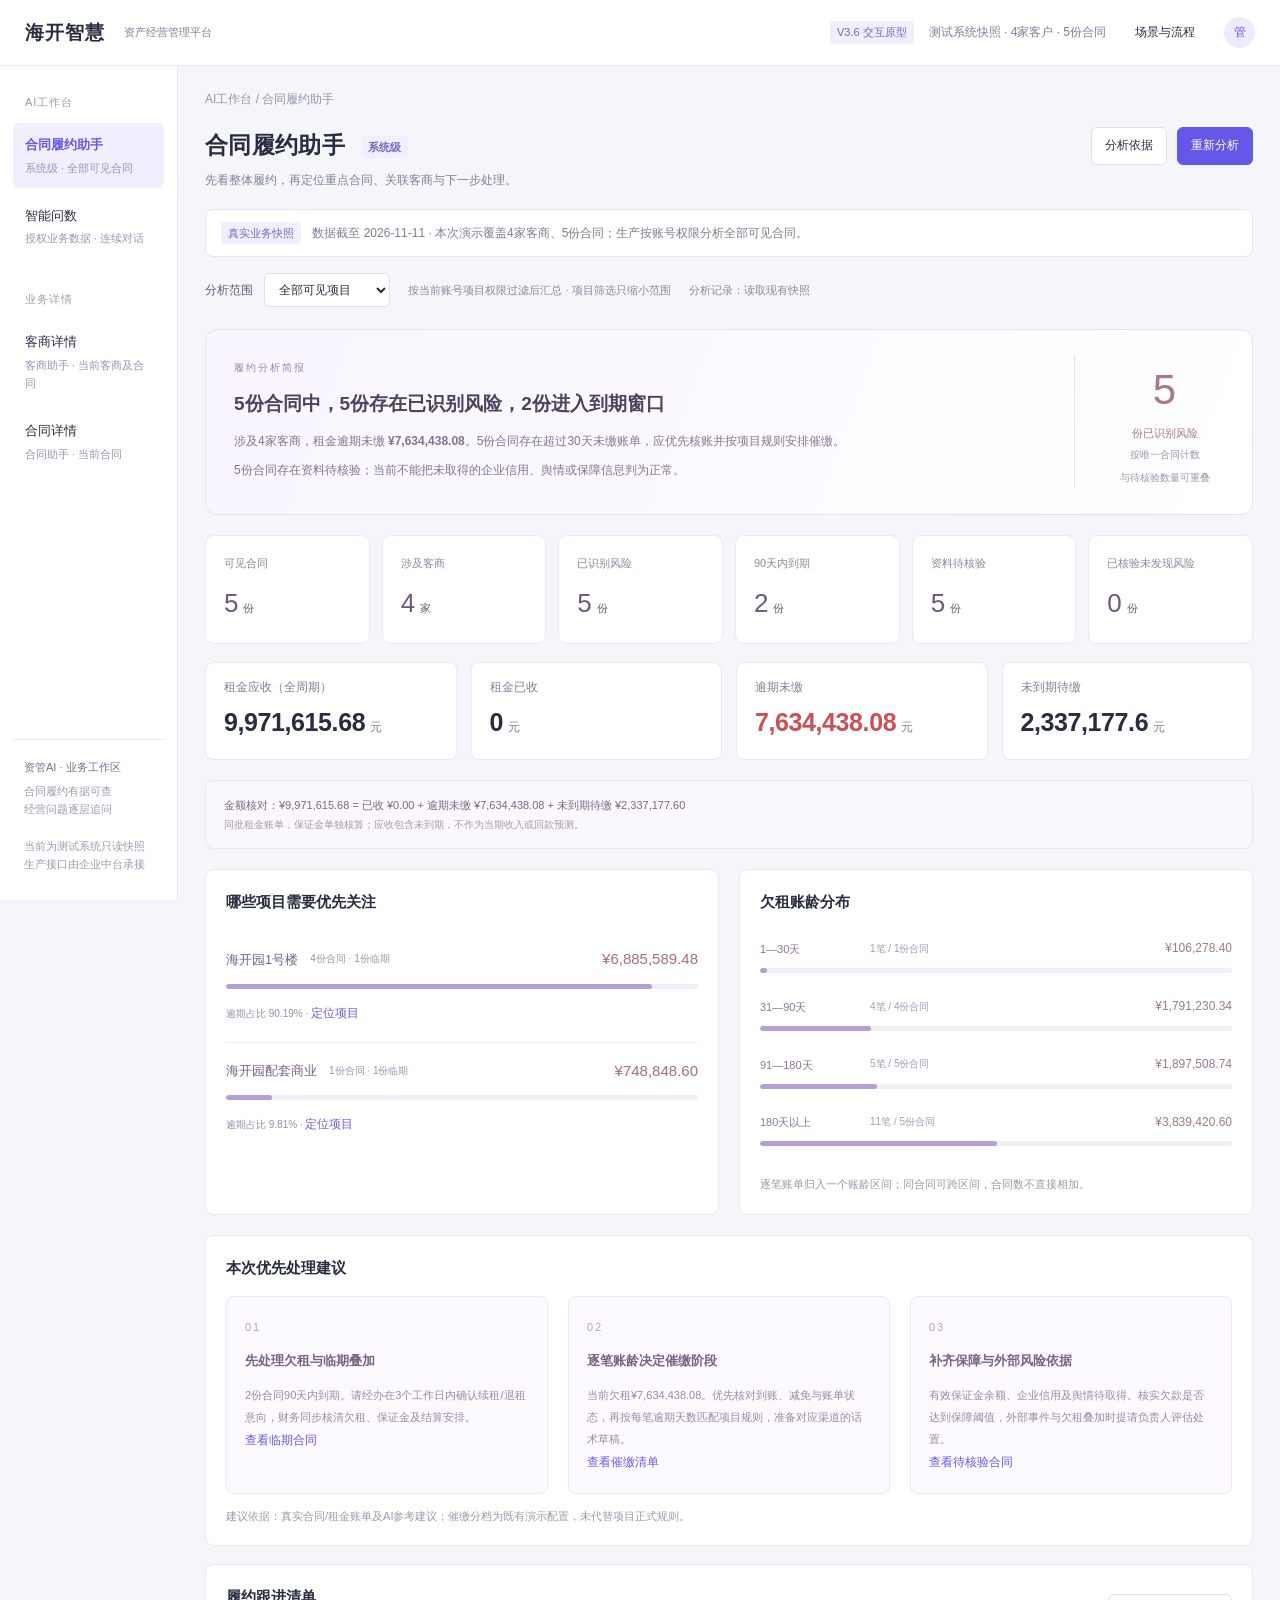
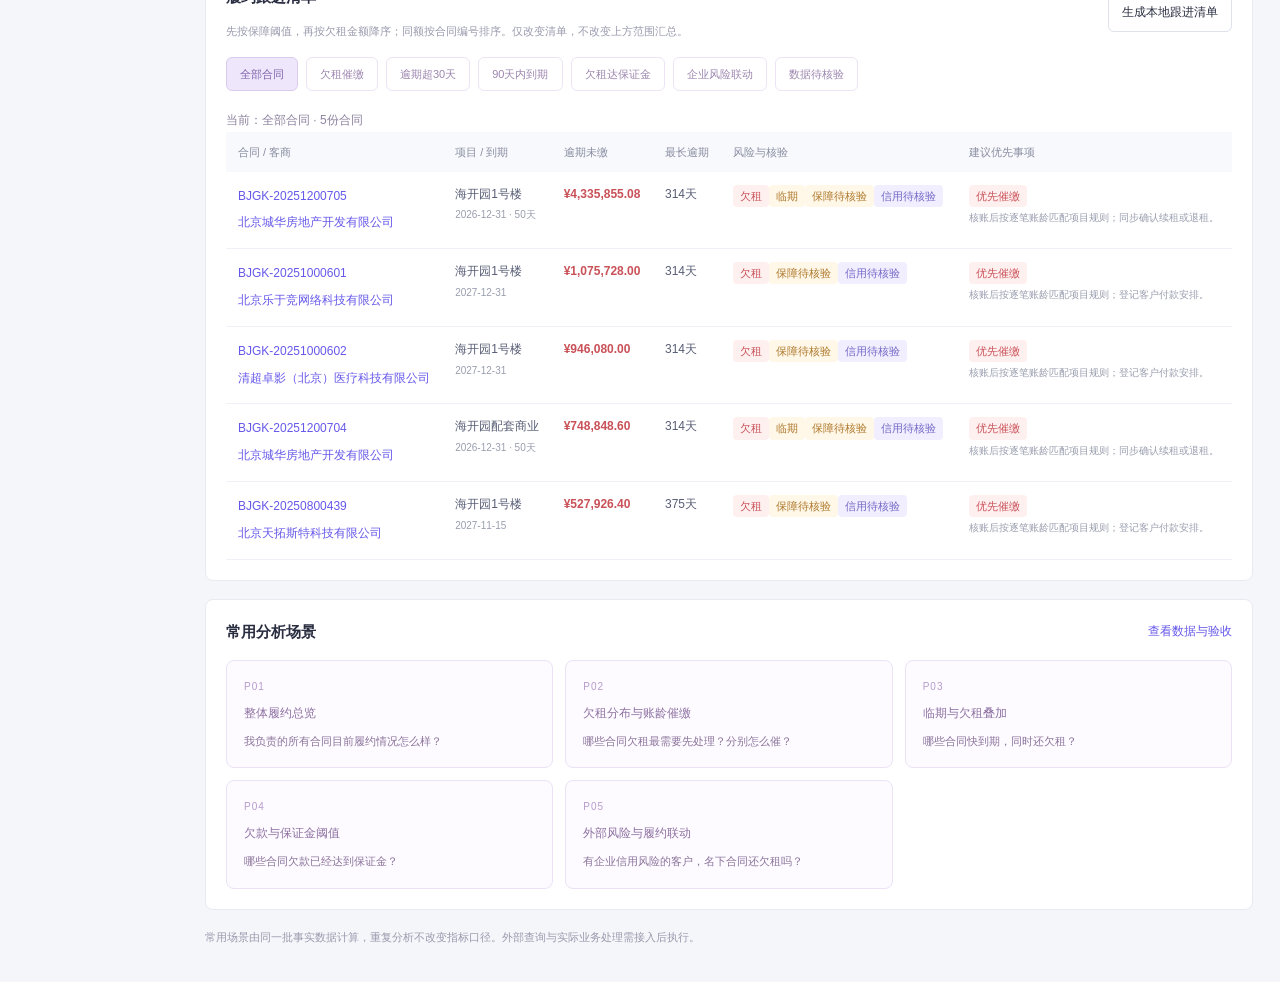
==== index.html @ a05de34b "feat: add system contract performance and customer assistant workspaces" ====
<!doctype html>
<html lang="zh-CN"><head><meta charset="utf-8"><meta name="viewport" content="width=device-width, initial-scale=1"><meta name="description" content="海开资管合同助手与智能问数业务原型：系统履约、客商助手、单合同核查、智能问数与场景实施说明。"><title>海开资管 · 双智能体业务原型 V3.6</title><link rel="stylesheet" href="core-style.css?v=3.6.0"></head><body><div id="app"></div><div id="overlay"></div><div id="toast" role="status"></div><script src="core-model.js?v=3.6.0"></script><script src="core-analysis-model.js?v=3.6.0"></script><script src="core-workspaces.js?v=3.6.0"></script><script src="core-app.js?v=3.6.0"></script></body></html>
---- core-style.css ----
:root{--brand:#6558e9;--ink:#292d40;--muted:#7c8195;--line:#e8eaf1;--bg:#f5f6fa;--red:#c95158;--amber:#ad782a;--green:#25856d}*{box-sizing:border-box}body{margin:0;color:var(--ink);background:var(--bg);font:14px/1.65 -apple-system,BlinkMacSystemFont,"Segoe UI","PingFang SC","Microsoft YaHei",sans-serif}button,input,select,textarea{font:inherit}button,a,input,select,textarea{-webkit-tap-highlight-color:transparent}button{cursor:pointer;border:1px solid #dfe1eb;border-radius:6px;padding:8px 13px;background:white;color:var(--ink);transition:background .15s,border-color .15s}button:hover{border-color:#b9b2f6;background:#f7f6ff}button:disabled{opacity:.5;cursor:not-allowed}button:focus-visible,a:focus-visible,input:focus-visible,textarea:focus-visible,select:focus-visible{outline:3px solid #c6bffe;outline-offset:3px}a{color:var(--brand);text-decoration:none}.primary{color:white;background:var(--brand);border-color:var(--brand)}.primary:hover{background:#574acb;color:#fff}.link{border:0;background:none;color:var(--brand);padding:2px 0;text-align:left}.quiet{background:transparent;border-color:transparent}.small{font-size:12px}.muted{color:var(--muted)}h1,h2,h3,h4,p{margin:0}h1{font-size:23px;font-weight:650;letter-spacing:.3px}h2{font-size:18px;font-weight:650}h3{font-size:15px;font-weight:600}h4{font-size:14px}.topbar{height:66px;background:white;border-bottom:1px solid var(--line);display:flex;align-items:center;justify-content:space-between;padding:0 25px;gap:15px;position:sticky;top:0;z-index:10}.brand{display:flex;gap:11px;align-items:center;font-size:19px;font-weight:700;letter-spacing:1px}.brand small{font-size:11px;font-weight:400;color:var(--muted);letter-spacing:0;margin-left:8px}.top-actions{display:flex;gap:15px;align-items:center}.avatar{width:31px;height:31px;border-radius:50%;background:#eeebff;display:grid;place-items:center;font-size:12px;color:var(--brand)}.tag{font-size:11px;display:inline-block;background:#f1efff;color:#7466c6;border-radius:4px;padding:2px 7px;white-space:nowrap}.tag.red{background:#fff0f0;color:var(--red)}.tag.amber{background:#fff7e8;color:var(--amber)}.tag.green{background:#eaf7f1;color:var(--green)}.frame{display:grid;grid-template-columns:178px minmax(0,1fr);min-height:calc(100vh - 66px)}.sidebar{background:white;border-right:1px solid var(--line);padding:27px 13px;display:flex;flex-direction:column;position:sticky;top:66px;align-self:start;height:calc(100vh - 66px)}.nav-label{font-size:11px;color:#9a9daf;letter-spacing:1px;margin:0 12px 9px}.nav-label.spaced{margin-top:29px}.navbtn{width:100%;text-align:left;border:0;background:none;padding:11px 12px;margin:3px 0;font-size:13px}.navbtn.selected{color:var(--brand);background:#f1efff;font-weight:600}.nav-sub{display:block;font-size:11px;font-weight:400;color:#9995b3;margin-top:3px}.side-bottom{margin-top:auto;padding:18px 11px 0;border-top:1px solid var(--line);font-size:11px;color:#999daf}.side-bottom b{display:block;color:#6f738b;font-weight:500;margin-bottom:6px}.main{padding:24px 27px 36px;min-width:0;max-width:1700px;width:100%;margin:auto}.breadcrumb{font-size:12px;color:#9296a9;margin-bottom:17px}.title-row{display:flex;justify-content:space-between;align-items:flex-start;gap:18px;margin-bottom:18px}.title-row h1 .tag{vertical-align:middle;margin-left:9px}.title-row p{font-size:12px;color:var(--muted);margin-top:6px}.row{display:flex;gap:10px;align-items:center;flex-wrap:wrap}.between{justify-content:space-between}.select-control{border:1px solid #dfe1eb;background:#fff;padding:8px 10px;border-radius:6px;max-width:100%;color:var(--ink)}.contract-meta{display:flex;gap:26px;flex-wrap:wrap;font-size:12px;padding:15px 18px;background:white;border:1px solid var(--line);border-radius:7px}.contract-meta span{color:var(--muted);margin-right:7px}.tabs{display:flex;gap:27px;border-bottom:1px solid #dedfe9;margin:16px 0 21px;overflow:auto;white-space:nowrap}.tabs button{border:0;background:none;border-bottom:2px solid transparent;border-radius:0;padding:12px 0;color:#7e8295;font-size:13px}.tabs button.selected{color:var(--brand);font-weight:600;border-bottom-color:var(--brand)}.assistant-header{display:flex;justify-content:space-between;align-items:center;gap:16px;margin-bottom:17px}.assistant-header h2{display:inline}.assistant-header p{font-size:12px;color:var(--muted);margin-top:4px}.pulse{display:inline-block;width:6px;height:6px;background:var(--green);border-radius:50%;margin-right:6px}.kpis{display:grid;grid-template-columns:repeat(4,minmax(0,1fr));gap:14px;margin:16px 0 20px}.kpi{background:white;border:1px solid var(--line);border-radius:8px;padding:15px 18px;min-width:0}.kpi-label{font-size:12px;color:var(--muted);display:flex;align-items:center;justify-content:space-between}.kpi-value{font-size:25px;font-weight:650;letter-spacing:-.4px;margin:7px 0 4px;line-height:1.4;word-break:break-word;font-variant-numeric:tabular-nums}.kpi-value small{font-size:12px;margin-left:5px;font-weight:400;color:var(--muted)}.kpi-note{font-size:11px;color:#9498aa}.red-text{color:var(--red)}.amber-text{color:var(--amber)}.card{background:#fff;border:1px solid var(--line);border-radius:8px;padding:20px;margin-bottom:18px;min-width:0}.card-head{display:flex;justify-content:space-between;align-items:center;gap:12px;margin-bottom:16px}.card-head small{font-size:11px;color:var(--muted)}.overview-grid{display:grid;grid-template-columns:minmax(0,1.02fr) minmax(0,1.2fr);gap:18px;align-items:stretch}.overview-grid>.card{margin-bottom:18px}.radar-layout{display:grid;grid-template-columns:minmax(210px,1.1fr) minmax(125px,.9fr);align-items:center;gap:9px}.radar{width:100%;height:auto;display:block;max-width:330px;margin:auto}.radar text{font-family:inherit;fill:#7d8094;font-size:11px}.axis-list{display:flex;flex-direction:column;gap:10px}.axis-button{border:0;background:none;padding:5px 0;font-size:11px;display:flex;justify-content:space-between;gap:10px;text-align:left;color:var(--muted)}.axis-button b{color:var(--brand);font-variant-numeric:tabular-nums;font-size:12px}.caption{font-size:11px;color:#999aad;margin-top:13px}.summary-lead{font-size:15px;line-height:1.9;margin-bottom:15px}.summary-lead strong{color:var(--red);font-weight:600}.recommendations{display:grid;gap:10px}.recommendation{display:grid;grid-template-columns:25px 1fr auto;gap:8px;align-items:start;border-top:1px solid #f0f0f5;padding-top:13px;font-size:12px}.step-num{font-size:11px;color:#8c82cf;background:#f2effd;width:22px;height:22px;display:grid;place-items:center;border-radius:50%}.recommendation small{display:block;color:var(--muted);font-size:11px;margin-top:4px}.note{border:1px solid #eee2c6;background:#fffaf0;color:#957638;border-radius:6px;padding:12px 14px;font-size:12px;margin:12px 0}.scenarios-grid{display:grid;grid-template-columns:repeat(3,minmax(0,1fr));gap:12px}.scenario-quick{display:block;text-align:left;padding:15px;border:1px solid var(--line);border-radius:6px;background:#fff}.scenario-quick b{font-size:13px;font-weight:550;display:block;margin-bottom:5px}.scenario-quick p{font-size:11px;color:var(--muted);line-height:1.8}.scenario-quick>span{font-size:11px;color:var(--brand);display:inline-block;margin-top:8px}.table-wrap{overflow:auto;width:100%}table{border-collapse:collapse;width:100%;text-align:left;font-size:12px;min-width:540px}th{background:#f8f9fc;color:#888da0;font-weight:500;padding:11px 12px;font-size:11px}td{padding:13px 12px;border-bottom:1px solid #f0f1f6;color:#575d75;vertical-align:top}td small{display:block;color:#999eae;margin-top:3px;font-size:10px}.fields{display:grid;grid-template-columns:repeat(3,minmax(0,1fr));gap:23px;margin:0}.fields dt{font-size:11px;color:var(--muted);margin-bottom:5px}.fields dd{font-size:13px;margin:0;overflow-wrap:anywhere}.timeline{border-left:1px solid #e1ddec;padding-left:21px;margin:12px 0 0 7px;display:grid;gap:19px}.timeline p{font-size:12px}.timeline small{font-size:11px;color:var(--muted)}.empty{padding:40px 18px;text-align:center;color:var(--muted);font-size:12px}.scope-strip{display:flex;align-items:center;gap:12px;font-size:12px;margin-bottom:18px;color:var(--muted)}.query-layout{display:grid;grid-template-columns:minmax(0,1fr) 270px;gap:19px;align-items:start}.conversation{border:1px solid var(--line);background:white;border-radius:9px;overflow:hidden;min-width:0}.conversation-top{padding:15px 20px;border-bottom:1px solid var(--line);display:flex;align-items:center;justify-content:space-between;gap:10px}.conversation-top h3{font-size:13px}.chat-log{height:calc(100vh - 382px);min-height:380px;max-height:900px;overflow:auto;scroll-behavior:smooth;padding:26px 24px}.welcome{padding:28px 4px 20px;max-width:750px;margin:auto}.welcome .eyebrow{font-size:11px;letter-spacing:2px;color:#9c92d5;margin-bottom:12px}.welcome h2{font-size:26px;line-height:1.5;font-weight:600}.welcome>p{font-size:13px;color:#9195a7;margin:12px 0 24px;line-height:1.9}.domain-pills{display:flex;gap:8px;flex-wrap:wrap;margin-bottom:24px}.domain-pills span{border:1px solid #ebe9f5;border-radius:4px;font-size:11px;padding:4px 9px;color:#948bac}.suggestions{display:grid;grid-template-columns:1fr 1fr;gap:11px}.suggestions button{text-align:left;line-height:1.8;font-size:12px;padding:14px;border-color:#eae9f2;background:#fbfbfe}.suggestions small{display:block;color:#b1adbf;font-size:10px;margin-top:7px}.composer{padding:15px 20px 12px;border-top:1px solid var(--line);background:white}.input-frame{border:1px solid #dcd8f0;border-radius:8px;padding:10px 12px;background:#fdfdff}.input-frame:focus-within{border-color:#9d91e6;box-shadow:0 0 0 3px #f4f1ff}.input-frame textarea{width:100%;resize:vertical;min-height:46px;max-height:140px;border:0;background:none;outline:none;color:var(--ink);font-size:13px;display:block}.input-frame textarea:focus-visible{outline:none}.input-bottom{display:flex;justify-content:space-between;align-items:center;font-size:10px;color:#a3a1b3;margin-top:7px}.input-bottom button{padding:5px 14px;font-size:12px}.composer-note{font-size:10px;color:#aaa8b6;margin-top:8px}.history-panel{background:white;border:1px solid var(--line);border-radius:9px;padding:19px 15px;min-height:510px;position:sticky;top:90px}.history-panel h3{font-size:14px}.history-panel>p{font-size:11px;color:var(--muted);margin:7px 0 17px}.history-label{font-size:10px;color:#aaa8bb;margin:18px 8px 8px}.history-item{display:block;width:100%;text-align:left;padding:12px;border:1px solid transparent;background:none;border-radius:6px;margin:5px 0}.history-item.selected{background:#f3f0ff;border-color:#e7e0fb}.history-item b{font-weight:500;font-size:12px;display:block;overflow:hidden;text-overflow:ellipsis;white-space:nowrap}.history-item small{font-size:10px;color:#9993ad;display:block;margin-top:6px}.history-footer{border-top:1px solid var(--line);padding-top:15px;margin-top:23px;font-size:10px;color:#a4a0b4;line-height:1.9}.user-message{display:flex;justify-content:flex-end;margin:5px 0 22px}.user-message>div{padding:11px 16px;background:#f1efff;border-radius:9px 9px 2px 9px;max-width:86%;font-size:13px;white-space:pre-wrap;overflow-wrap:anywhere}.answer-message{margin-bottom:25px}.answer-meta{font-size:11px;color:#8b82b4;display:flex;gap:8px;align-items:center;margin-bottom:10px}.ai-badge{border:1px solid #ded8f5;color:#8c7dce;border-radius:4px;font-size:9px;padding:1px 4px}.answer-body{font-size:13px;line-height:1.95;white-space:pre-wrap}.answer-result{margin-top:17px;border:1px solid var(--line);border-radius:7px;padding:17px}.answer-result h3{font-size:14px;margin-bottom:12px}.answer-result .kpis{gap:8px;margin:12px 0}.answer-result .kpi{padding:11px 12px;background:#fafafe;border:0;border-radius:5px}.answer-result .kpi-value{font-size:19px}.answer-result .kpi-label{font-size:10px}.answer-result table{font-size:11px;min-width:480px}.answer-result th{font-size:10px}.answer-result td{padding:11px 8px}.answer-actions{display:flex;justify-content:space-between;align-items:center;margin-top:14px;gap:10px;flex-wrap:wrap}.answer-actions button{font-size:11px}.result-stamp{font-size:10px;color:#a5a1b5}.followups{display:flex;gap:7px;flex-wrap:wrap;margin-top:15px}.followups button{font-size:11px;padding:5px 10px;border-color:#e8e3f4;background:#fdfcfe;color:#83779e}.bar-chart{padding:13px 0 5px}.bar-title{font-size:11px;color:var(--muted);margin-bottom:10px}.bar-row{display:grid;grid-template-columns:75px 1fr 85px;gap:10px;align-items:center;margin:9px 0;font-size:11px;color:#8b849e}.bar-track{height:10px;background:#f4f1f9;border-radius:3px;overflow:hidden}.bar-fill{height:100%;background:#afa2e8;border-radius:3px}.bar-value{text-align:right;color:#797082;font-variant-numeric:tabular-nums}.stream-line{display:inline-block;width:2px;height:13px;background:var(--brand);vertical-align:middle;margin-left:3px;animation:blink .7s infinite}.progress-text{font-size:11px;color:#a29ab6;margin:10px 0}.contract-chatbox{display:grid;grid-template-columns:1fr auto;gap:12px}.contract-chatbox input{border:1px solid #ddd9ed;padding:11px 13px;border-radius:6px;min-width:0;background:#fdfdff;font-size:13px}.contract-answer{border-left:3px solid #d4cbed;background:#faf8fe;padding:16px 18px;margin:17px 0 0;font-size:13px;line-height:1.95}.contract-answer h4{margin-bottom:7px}.contract-answer p{white-space:pre-wrap}.contract-answer .row{margin-top:11px}.overlay:empty{display:none}.overlay-screen{position:fixed;inset:0;background:#25233c55;z-index:30;display:flex;justify-content:flex-end}.drawer{width:min(740px,94vw);height:100%;background:#fff;box-shadow:-12px 0 45px #29213d1f;display:flex;flex-direction:column;animation:slide .18s ease}.drawer-head{padding:22px 27px;border-bottom:1px solid var(--line);display:flex;justify-content:space-between;align-items:center;gap:15px}.drawer-head p{font-size:11px;color:var(--muted);margin-top:3px}.drawer-body{padding:24px 27px;overflow:auto;flex:1}.drawer-body h3{margin:22px 0 10px}.drawer-body h3:first-child{margin-top:0}.drawer-body p,.drawer-body li{font-size:13px;line-height:1.95}.drawer-body ul{padding-left:20px}.drawer-body .note{font-size:12px}.drawer-body textarea{width:100%;min-height:240px;border:1px solid #dcd8eb;border-radius:6px;padding:15px;font-size:13px;line-height:2;resize:vertical;color:#55536c}.drawer-foot{padding:16px 27px;border-top:1px solid var(--line);display:flex;justify-content:space-between;align-items:center;font-size:11px;color:var(--muted);gap:10px}.scene-card{border:1px solid var(--line);border-radius:7px;padding:18px;margin-bottom:15px}.scene-card h3{margin:0 0 9px}.scene-card dl{margin:0}.scene-card dt{font-size:10px;color:#aaa4b5;margin-top:10px}.scene-card dd{font-size:12px;margin:3px 0 0;color:#686177;line-height:1.9}.scene-tabs{position:sticky;top:0;background:white;padding-bottom:15px;display:flex;gap:9px;z-index:1}.scene-tabs button{font-size:12px}.source-list{font-size:12px;display:grid;gap:10px}.source-list>div{padding:12px;background:#f8f7fc;border:1px solid #efedf5;border-radius:6px;overflow-wrap:anywhere}.flow-list{display:grid;gap:9px;margin:18px 0}.flow-list>div{border-left:3px solid #c4b8ec;background:#f8f6fd;padding:13px 16px;font-size:12px;line-height:1.9}.flow-list small{display:block;font-size:11px;color:var(--muted)}#toast{position:fixed;bottom:28px;left:50%;transform:translateX(-50%);background:#343147;color:white;border-radius:7px;font-size:12px;padding:12px 20px;z-index:100;opacity:0;pointer-events:none;transition:opacity .2s}#toast.visible{opacity:1}.mini-space{margin-top:14px}.missing-axis{font-size:11px;color:var(--amber);margin-top:9px}.break{overflow-wrap:anywhere}.draft-list{margin-top:16px;background:#f8f6fe;padding:12px 14px;border-radius:6px;font-size:12px;color:#77668c}.demo-bar{font-size:10px;color:#a19aac;display:flex;justify-content:space-between;gap:10px;margin-top:20px}.helper{font-size:12px;color:#8d839f;line-height:1.9}.wide-only{display:inline}@keyframes blink{50%{opacity:0}}@keyframes slide{from{transform:translateX(25px);opacity:.5}to{transform:translateX(0);opacity:1}}@media(min-width:1600px){.main{padding:28px 38px}.chat-log{min-height:480px}.radar-layout{grid-template-columns:1.2fr .8fr}}@media(max-width:1200px){.frame{grid-template-columns:150px 1fr}.main{padding:20px}.brand small{display:none}.query-layout{grid-template-columns:minmax(0,1fr) 225px;gap:14px}.radar-layout{grid-template-columns:1fr}.radar{max-width:240px}.axis-list{display:grid;grid-template-columns:1fr 1fr}.kpi{padding:13px}.kpi-value{font-size:22px}.recommendation{grid-template-columns:22px 1fr}.recommendation button{grid-column:2;justify-self:start}.scenarios-grid{grid-template-columns:repeat(2,1fr)}.top-actions{gap:9px}}@media(max-width:900px){.sidebar{width:auto;height:auto;position:static;padding:10px 15px;display:flex;flex-direction:row;gap:10px;border-right:0;border-bottom:1px solid var(--line)}.frame{display:block}.sidebar .nav-label,.side-bottom{display:none}.navbtn{width:auto;margin:0}.nav-sub{display:none}.topbar{padding:0 17px}.top-actions .wide-only{display:none}.overview-grid{grid-template-columns:1fr}.radar-layout{grid-template-columns:1fr 1fr}.query-layout{grid-template-columns:minmax(0,1fr) 210px}.main{padding:19px 16px}.contract-meta{gap:12px 22px}.title-row{flex-wrap:wrap}.chat-log{padding:20px 16px}.welcome h2{font-size:22px}.suggestions{grid-template-columns:1fr}.answer-result .kpis{grid-template-columns:1fr 1fr}.history-panel{top:75px}.fields{grid-template-columns:1fr 1fr}}@media(max-width:650px){body{font-size:13px}.topbar{height:58px}.brand{font-size:16px}.top-actions span.small,.avatar{display:none}.top-actions button{font-size:11px;padding:6px 8px}.query-layout{grid-template-columns:1fr}.history-panel{position:static;min-height:0}.kpis{grid-template-columns:1fr 1fr;gap:10px}.kpi-value{font-size:22px}.scenarios-grid{grid-template-columns:1fr}.radar-layout{grid-template-columns:1fr 1fr}.title-row h1{font-size:20px}.tabs{gap:20px}.assistant-header{align-items:flex-start}.assistant-header button{font-size:11px}.contract-meta{font-size:11px}.card{padding:17px}.chat-log{height:520px;min-height:300px}.suggestions{grid-template-columns:1fr 1fr}.suggestions button{padding:10px;font-size:11px}.answer-result{padding:12px}.bar-row{grid-template-columns:65px 1fr 65px}.fields{grid-template-columns:1fr 1fr}.history-item{max-width:100%}.contract-chatbox{grid-template-columns:1fr}.drawer-head,.drawer-body{padding:19px}.demo-bar{flex-direction:column}}

.contract-risk-strip{background:#fff8f6;border:1px solid #f2dcd5;border-radius:7px;padding:13px 17px;margin:-3px 0 15px;display:flex;gap:14px;justify-content:space-between;align-items:center}.risk-strip-main{display:flex;gap:13px;align-items:center;flex-wrap:wrap}.risk-summary{color:#bb4d50;border:0;background:none;padding:0;font-size:12px;font-weight:600;white-space:nowrap}.risk-tags{display:flex;gap:7px;flex-wrap:wrap}.risk-chip{font-size:11px;border:1px solid #eacac9;padding:4px 9px;border-radius:4px;background:#fff0ee;color:#b65357}.risk-chip.amber{background:#fff6e6;border-color:#eddcba;color:#9c722f}.risk-chip.pending{background:#f6f5fa;border-color:#e1deeb;color:#8c819c}.risk-strip-meta{display:flex;gap:11px;align-items:center;flex-wrap:wrap;font-size:10px;color:#ad9490;white-space:nowrap}.risk-summary:hover{background:none;color:#983f42}.risk-chip:hover{border-color:#c88f94;background:#ffebe7}@media(max-width:900px){.contract-risk-strip{align-items:flex-start;flex-direction:column;gap:8px}}
/* V3.1: evidence-led contract analysis and compact query workspace. */
.analysis-toolbar{display:grid;grid-template-columns:1fr auto;align-items:center;gap:5px 12px;font-size:11px;color:var(--muted);text-align:right}.analysis-toolbar small{grid-column:1/-1;font-size:10px}.report-layout{grid-template-columns:minmax(280px,.8fr) minmax(0,1.65fr);align-items:start}.report-layout .radar-layout{grid-template-columns:1fr}.report-layout .radar{max-width:280px;margin:auto}.report-layout .axis-list{display:grid;grid-template-columns:1fr 1fr;gap:4px 12px}.report-layout .axis-button{padding:9px 0}.radar-legend{display:flex;flex-wrap:wrap;gap:7px;margin:17px 0 10px}.report-summary{border:1px solid #e8e1f7;background:#f9f7fe;padding:15px 17px;border-radius:7px;margin:8px 0 17px}.report-summary>b{font-size:14px;color:#675487}.report-summary p{font-size:12px;line-height:1.95;margin:7px 0 0;color:#85788f}.report-scroll{max-height:660px;overflow:auto;scrollbar-width:thin;padding-right:5px}.analysis-item{border:1px solid var(--line);border-radius:7px;margin:10px 0;background:#fff}.analysis-item summary{list-style:none;display:flex;align-items:center;justify-content:space-between;gap:10px;cursor:pointer;padding:15px 16px;font-size:13px;font-weight:600}.analysis-item summary::-webkit-details-marker{display:none}.analysis-item summary>span:first-child{display:flex;gap:10px;align-items:center}.analysis-item summary>span:first-child:after{content:'⌄';font-size:13px;color:#ada2c0}.analysis-item[open] summary>span:first-child:after{content:'⌃'}.analysis-item summary i{font-style:normal;color:#a798c7;font-size:11px}.analysis-item .tag{font-weight:400;white-space:nowrap;font-size:10px}.analysis-content{padding:0 17px 17px}.analysis-content h4{font-size:11px;color:#81768c;margin:13px 0 5px}.analysis-content p{font-size:12px;line-height:1.95;color:#756b81;margin:0 0 8px}.advice-block{background:#f8f7fb;border-radius:5px;padding:1px 13px 7px;margin:13px 0}.advice-block h4{color:#72608f}.analysis-content .caption{font-size:10px;color:#aaa0b4;margin:12px 0}.report-footer{border-top:1px solid var(--line);padding-top:14px;margin-top:17px}.query-context{display:flex;justify-content:space-between;gap:12px;flex-wrap:wrap;color:#9a8fa6;font-size:11px;margin:4px 0 18px}.query-chips{padding:13px 18px 3px;display:flex;align-items:center;gap:7px;flex-wrap:wrap;border-top:1px solid #f0edf6}.query-chips>span{font-size:10px;color:#a29aaf;margin-right:3px}.question-chip{border-radius:16px;background:#faf8ff;border:1px solid #ece5f8;color:#8b7b9f;font-size:10px;padding:5px 10px}.question-chip:hover{background:#f1ebff;color:#7661ac;border-color:#dcd1ef}.result-section-label{font-size:10px;letter-spacing:.5px;color:#9f8cb7;margin:0 0 8px}.insight-section{margin:18px 0 0;background:#f9f7fd;border-left:3px solid #c4b4e4;padding:12px 16px;border-radius:0 5px 5px 0}.insight-section h4{font-size:12px;color:#8b70a1;margin:0 0 8px}.insight-section p{font-size:12px;color:#7f728a;line-height:1.95;margin:6px 0}.compact-welcome{padding:28px 15px 35px}.compact-welcome h2{font-size:23px}.compact-welcome>p{line-height:1.9}.history-panel{max-height:calc(100vh - 145px);overflow:auto;scrollbar-width:thin}.history-item{padding:10px}.report-layout .card{min-width:0}
@media(min-width:1600px){.report-layout{grid-template-columns:minmax(300px,.8fr) minmax(0,1.8fr)}.report-layout .radar-layout{grid-template-columns:1fr}.chat-log{height:630px;min-height:440px}}
@media(max-width:1100px){.report-layout{grid-template-columns:minmax(240px,.8fr) minmax(0,1.4fr)}.analysis-item summary{padding:13px 12px}.analysis-content{padding:0 12px 13px}.report-layout .axis-list{grid-template-columns:1fr}.query-layout{grid-template-columns:minmax(0,1fr) 205px}}
@media(max-width:850px){.report-layout{grid-template-columns:1fr}.report-layout .radar-layout{grid-template-columns:1fr 1fr}.report-layout .axis-list{display:flex;flex-direction:column}.report-scroll{max-height:none}.analysis-toolbar{font-size:10px}.query-layout{grid-template-columns:1fr}.history-panel{max-height:330px;position:static;min-height:0}.query-chips{padding:12px 14px}.chat-log{height:620px;max-height:70vh}}
@media(max-width:550px){.assistant-header{flex-direction:column;gap:12px}.analysis-toolbar{text-align:left;width:100%;grid-template-columns:1fr auto}.report-layout .radar-layout{grid-template-columns:1fr}.report-layout .axis-list{display:grid;grid-template-columns:1fr 1fr}.analysis-item summary{font-size:12px}.query-context{font-size:10px}.question-chip{font-size:10px;padding:5px 8px}}
/* V3.2: actionable issues are independent of radar axes. */
.issue-list{padding-right:8px}.issue-card{border:1px solid #e7e3ef;border-radius:10px;padding:18px;margin:0 0 16px;background:#fff}.issue-heading{display:flex;gap:10px;align-items:flex-start;margin-bottom:14px}.issue-heading>div{flex:1}.issue-heading h4{font-size:14px;margin:0 0 6px;line-height:1.7}.issue-heading p{margin:0;color:#8a8193;font-size:12px}.issue-number{width:27px;flex-shrink:0;color:#8370c1;line-height:26px}.issue-card .table-wrap{margin:10px 0}.issue-card td,.issue-card th{padding:9px;font-size:11px;min-width:70px}.issue-card .advice-block{margin:14px 0}.issue-analysis{font-size:12px;color:#8c8296;line-height:1.9}.report-scroll{max-height:680px}.issue-card .row{flex-wrap:wrap}@media(max-width:700px){.issue-card{padding:13px}.issue-heading{flex-wrap:wrap}.report-scroll{max-height:none}}

/* V3.3: reconciled balances, collapsed issue details and explicit radar provenance. */
.reconciliation{background:#f7f6ff;border:1px solid #e7e1fb;border-radius:10px;padding:15px 18px;margin:0 0 20px;font-size:13px;line-height:1.9;color:#605674}.reconciliation b{display:block;color:#443b59}.reconciliation small{color:#91889f}.radar-mode{display:flex;gap:6px;margin-bottom:10px}.radar-mode button{font-size:12px;padding:6px 12px;border:1px solid #e7e1f1;border-radius:6px;background:#fff;color:#92839d}.radar-mode button.selected{background:#eee8fc;color:#7155b3;border-color:#d3c6ec}.radar-provenance{background:#fff8e9;color:#8e7135;padding:9px 11px;font-size:11px;line-height:1.7;border-radius:6px}.issue-card{padding:0!important;overflow:hidden}.issue-card summary{list-style:none;cursor:pointer;padding:17px 15px;align-items:flex-start!important}.issue-card summary::-webkit-details-marker{display:none}.issue-card summary:hover{background:#faf8ff}.issue-title{flex:1;min-width:0}.issue-tags{display:flex;gap:6px;flex-wrap:wrap;margin-top:9px}.issue-toggle{font-size:11px;color:#9279c1;white-space:nowrap;padding-top:3px}.issue-card .when-open{display:none}.issue-card[open] .when-open{display:inline}.issue-card[open] .when-closed{display:none}.issue-card[open] summary{border-bottom:1px solid #f0eaf6}.issue-body{padding:0 16px 16px}.issue-body .advice-block h4{display:flex;align-items:center;gap:8px}.issue-body .advice-block p{font-size:13px;line-height:1.9}.history-item small{white-space:normal;overflow-wrap:anywhere}.history-label{margin-top:19px}.report-scroll{max-height:710px}.issue-heading h4{line-height:1.6}.issue-heading p{line-height:1.7}

/* V3.4 bill-specific collection stages and editable channel templates */
.collection-meta{padding:13px 14px;background:#faf9fe;border:1px solid #ece6f5;border-radius:8px;margin:13px 0}.collection-meta dl{display:grid;grid-template-columns:88px minmax(0,1fr);gap:9px 12px;font-size:12px;line-height:1.7}.collection-meta dt{color:#998ba9}.collection-meta dd{margin:0;color:#665674}.collection-group{padding:15px 0;border-bottom:1px solid #e7dff0}.collection-group:last-child{border-bottom:0}.collection-group .link{display:block;text-align:left;margin:6px 0}.template-context .tag{margin-right:6px}.template-context p{font-size:12px;color:#9a8ca8}.template-label{display:block;color:#81718e;font-size:12px;margin:15px 0 9px}.template-select{width:100%;max-width:100%;padding:10px;font-size:12px}.template-channels{display:flex;flex-wrap:wrap;gap:8px;margin:17px 0}.template-channels button{border:1px solid #e9e1f1;background:#fff;color:#917d9e;border-radius:7px;padding:8px 14px;font-size:12px}.template-channels button.selected{background:#eee7fb;color:#7153ac;border-color:#cbb9e8}.template-paper{background:#fff;border:1px solid #e8e1ee;padding:20px;border-radius:9px;margin-bottom:15px;box-shadow:0 3px 13px #35224e05}.template-paper-head{border-bottom:1px solid #eee8f4;padding-bottom:15px;margin-bottom:15px}.template-paper-head span,.template-paper-head small{display:block;color:#ab9ab8;font-size:11px}.template-paper-head b{display:block;color:#564165;font-size:18px;margin:8px 0}.template-paper #draft-text{width:100%;min-height:320px;font-size:13px;line-height:2;border:1px solid #e9e2f2;border-radius:6px;padding:14px;background:#fdfbff;color:#665371;resize:vertical}.template-paper .fields{font-size:12px}.drawer-foot{flex-wrap:wrap}.collection-meta .caption{margin-bottom:0}@media(max-width:600px){.template-paper{padding:14px}.collection-meta dl{grid-template-columns:76px minmax(0,1fr)}}
/* V3.6 system and customer analysis workspaces */
.workspace-coverage{padding:12px 15px;border:1px solid #e8e2f2;background:#fff;border-radius:8px;font-size:12px;color:#827b91;margin:15px 0}.workspace-coverage .tag{margin-right:8px}.workspace-controls{display:flex;align-items:center;gap:18px;flex-wrap:wrap;margin:16px 0 22px;color:#8e859c;font-size:11px}.workspace-controls label{font-size:12px;color:#655b78}.workspace-controls select{margin-left:8px;max-width:230px}.workspace-hero{display:flex;gap:30px;align-items:center;justify-content:space-between;border:1px solid #e8e0f4;background:linear-gradient(110deg,#f8f5ff,#fff);border-radius:12px;padding:25px 28px;margin:20px 0}.eyebrow{color:#9882b8;font-size:10px;letter-spacing:2px}.workspace-hero h2{font-size:19px;color:#50415e;line-height:1.7;margin:10px 0}.workspace-hero p{font-size:12px;color:#83748f;line-height:1.95;margin:6px 0}.hero-aside{min-width:150px;border-left:1px solid #e9e0f2;padding-left:30px;text-align:center}.hero-aside strong{font-size:42px;color:#ad7789;display:block;font-weight:500}.hero-aside strong small{font-size:11px;display:block}.hero-aside span{font-size:10px;line-height:1.9;color:#a294aa}.workspace-stat-grid{display:grid;grid-template-columns:repeat(6,minmax(0,1fr));gap:12px;margin:18px 0}.workspace-stat{border:1px solid #eee8f4;background:#fff;border-radius:9px;padding:18px}.workspace-stat span{font-size:11px;color:#91849c;display:block;min-height:28px}.workspace-stat b{font-size:26px;color:#6b5b7b;font-weight:500}.workspace-stat small{font-size:11px;margin-left:5px}.workspace-grid{display:grid;grid-template-columns:1fr 1fr;gap:20px;margin:20px 0}.workspace-grid>.card{margin:0;min-width:0}.workspace-equation{border:1px solid #ece6f3;background:#faf8fd;border-radius:8px;padding:14px 18px;color:#776987;font-size:11px;line-height:1.9;margin:15px 0}.workspace-equation small{display:block;color:#a398ac;font-size:10px}.project-strip{padding:16px 0;border-bottom:1px solid #f0ebf5}.project-strip:last-child{border:0}.project-strip>div:first-child{display:flex;align-items:center;gap:12px;flex-wrap:wrap}.project-strip b{font-size:13px;font-weight:500;color:#786187}.project-strip span{font-size:10px;color:#a090ab}.project-strip strong{font-size:15px;margin-left:auto;color:#a76d84;font-weight:500}.project-strip small{font-size:10px;color:#9c8ba7}.amount-track{height:5px;background:#f3edf7;border-radius:4px;overflow:hidden;margin:12px 0}.amount-track i{display:block;height:100%;background:#b4a0d6;border-radius:4px}.aging-strip{display:grid;grid-template-columns:100px 1fr auto;align-items:center;padding:8px 0;gap:5px 10px}.aging-strip b{font-size:11px;color:#8b7697;font-weight:500}.aging-strip span{font-size:10px;color:#aa9ab5}.aging-strip strong{font-size:12px;font-weight:500;color:#997b92}.aging-strip .amount-track{grid-column:1/-1;margin:4px 0 8px}.action-grid{display:grid;grid-template-columns:repeat(3,1fr);gap:20px}.action-grid article{padding:18px;background:#fcfaff;border:1px solid #eee7f5;border-radius:8px;min-width:0}.action-index{font-size:11px;letter-spacing:2px;color:#b2a0c8}.action-grid h4{font-size:13px;color:#796188;margin:12px 0}.action-grid p{font-size:11px;color:#9b88a8;line-height:2}.workspace-filters{display:flex;gap:8px;flex-wrap:wrap;margin:4px 0 18px}.workspace-filters button{padding:7px 13px;font-size:11px;color:#9c86af;border:1px solid #ece4f4;border-radius:6px;background:#fff}.workspace-filters button.selected{background:#eee7fb;color:#8064ac;border-color:#dbcbee}.scenario-grid{display:grid;grid-template-columns:repeat(3,minmax(0,1fr));gap:12px}.scenario-tile{text-align:left;padding:17px;border-radius:8px;border:1px solid #ebe2f5;background:#fdfbff;display:flex;flex-direction:column;gap:8px;line-height:1.7;min-width:0}.scenario-tile:hover{background:#f5eefc;border-color:#cbb6e1}.scenario-tile span{font-size:10px;letter-spacing:1px;color:#b69bcc}.scenario-tile b{font-size:12px;color:#8d70a1;font-weight:500}.scenario-tile small{font-size:11px;color:#8b739b}.customer-signal-grid{display:grid;grid-template-columns:repeat(3,minmax(0,1fr));gap:20px;margin:20px 0}.customer-signal-grid .card{margin:0;min-width:0;display:flex;flex-direction:column;gap:10px}.customer-signal h3{font-size:14px;margin-top:10px;color:#8d6b9f}.customer-signal p{font-size:12px;line-height:1.95;color:#80648f;flex:1}.customer-signal small{font-size:10px;line-height:1.9;color:#8b759a}.customer-signal button{align-self:flex-start}.customer-advice .issue-card{margin:12px 0}.customer-advice summary{display:flex;align-items:center;gap:12px;flex-wrap:wrap;cursor:pointer;list-style:none;padding:20px}.customer-advice summary b{font-size:13px;color:#9d7eaf;font-weight:500}.customer-advice summary>span:last-child{font-size:10px;margin-left:auto;color:#9679aa}.customer-advice .issue-body p{font-size:12px;line-height:2;color:#80648f}.cooperation-list>div{border-left:2px solid #e1d3ef;padding:0 0 22px 18px;margin-left:5px;display:flex;flex-direction:column;gap:8px}.cooperation-list{margin-top:22px}.cooperation-list span{font-size:11px;color:#8d719f}.cooperation-list small{font-size:10px;color:#8b759a}.monitor-list>div{border-bottom:1px solid #eee5f5;padding:12px 0}.monitor-list b{font-size:12px;font-weight:500;color:#a283b5}.monitor-list p{font-size:11px;color:#877094;line-height:1.9}.monitor-list+ .caption{line-height:2}#workspace-draft{width:100%;min-height:350px;border:1px solid #e1d2ed;padding:18px;border-radius:8px;background:#fdfbff;font:12px/2 inherit;color:#816a92;resize:vertical}
@media(max-width:1200px){.workspace-stat-grid{grid-template-columns:repeat(3,minmax(0,1fr))}.action-grid,.customer-signal-grid{gap:12px}.scenario-grid{grid-template-columns:repeat(2,minmax(0,1fr))}}
@media(max-width:850px){.workspace-grid,.action-grid,.customer-signal-grid{grid-template-columns:1fr}.workspace-hero{padding:20px;gap:12px}.hero-aside{display:none}.workspace-stat-grid{grid-template-columns:repeat(3,minmax(0,1fr));gap:8px}.workspace-stat{padding:12px}.workspace-stat span{font-size:10px}.workspace-stat b{font-size:23px}.workspace-controls{gap:10px}.workspace-coverage{font-size:10px;line-height:1.9}.scenario-grid{grid-template-columns:1fr 1fr}.workspace-hero h2{font-size:17px}}
@media(max-width:540px){.scenario-grid{grid-template-columns:1fr}.workspace-stat-grid{grid-template-columns:repeat(2,minmax(0,1fr))}.aging-strip{grid-template-columns:90px 1fr auto}}
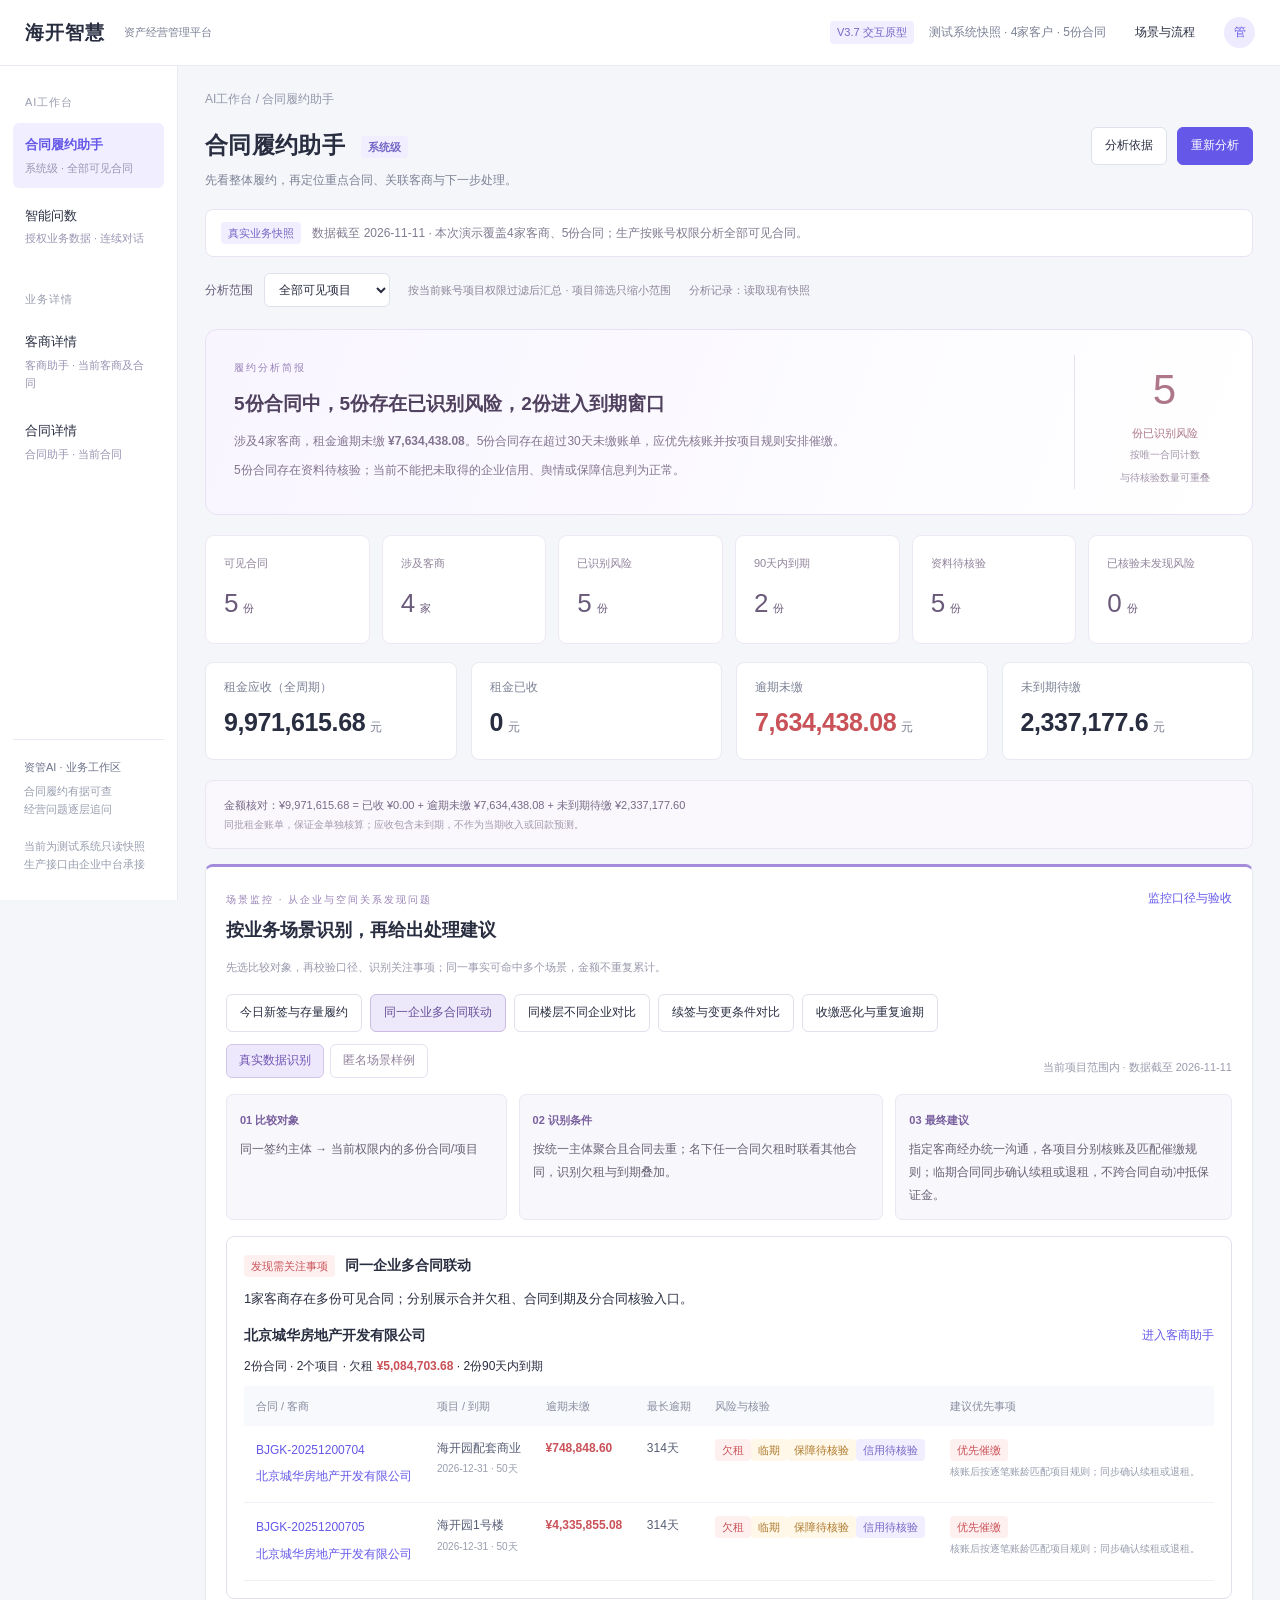
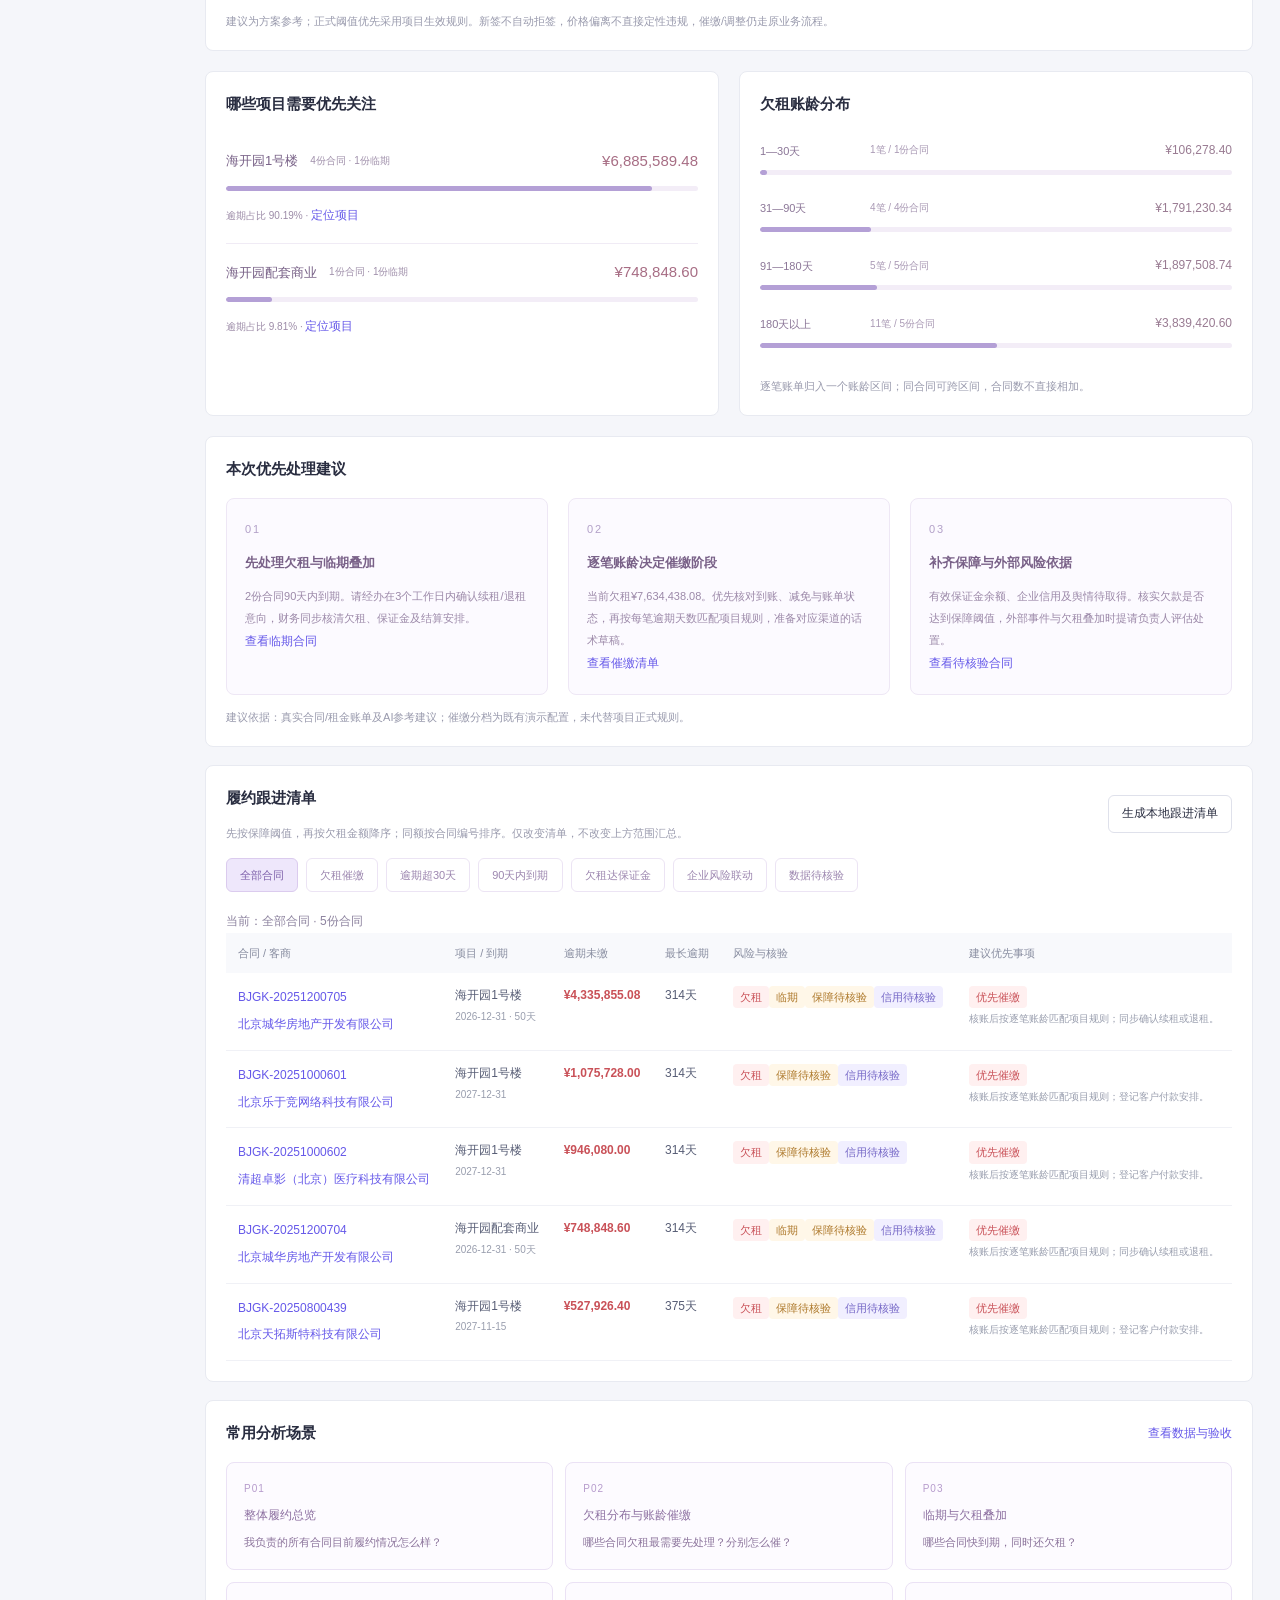
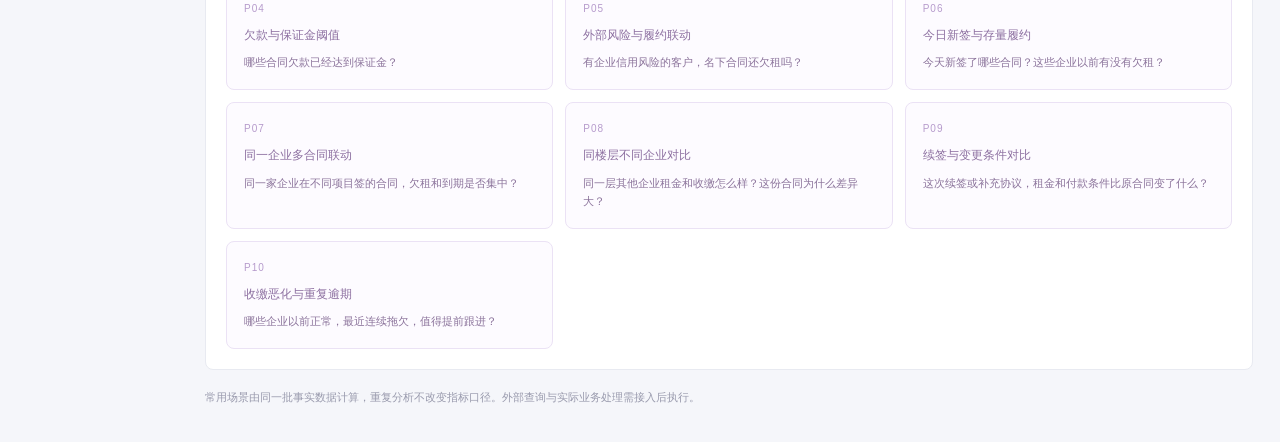
==== commit 4a443cbd: "feat: add relationship monitoring scenarios and customer risk radar" ====
--- a/index.html
+++ b/index.html
@@ -1,2 +1,2 @@
 <!doctype html>
-<html lang="zh-CN"><head><meta charset="utf-8"><meta name="viewport" content="width=device-width, initial-scale=1"><meta name="description" content="海开资管合同助手与智能问数业务原型：系统履约、客商助手、单合同核查、智能问数与场景实施说明。"><title>海开资管 · 双智能体业务原型 V3.6</title><link rel="stylesheet" href="core-style.css?v=3.6.0"></head><body><div id="app"></div><div id="overlay"></div><div id="toast" role="status"></div><script src="core-model.js?v=3.6.0"></script><script src="core-analysis-model.js?v=3.6.0"></script><script src="core-workspaces.js?v=3.6.0"></script><script src="core-app.js?v=3.6.0"></script></body></html>
+<html lang="zh-CN"><head><meta charset="utf-8"><meta name="viewport" content="width=device-width, initial-scale=1"><meta name="description" content="海开资管合同助手与智能问数业务原型：系统履约、客商助手、单合同核查、智能问数与场景实施说明。"><title>海开资管 · 双智能体业务原型 V3.7</title><link rel="stylesheet" href="core-style.css?v=3.7.0"></head><body><div id="app"></div><div id="overlay"></div><div id="toast" role="status"></div><script src="core-model.js?v=3.7.0"></script><script src="core-analysis-model.js?v=3.7.0"></script><script src="core-workspaces.js?v=3.7.0"></script><script src="core-app.js?v=3.7.0"></script></body></html>
--- a/core-style.css
+++ b/core-style.css
@@ -20,3 +20,6 @@
 @media(max-width:1200px){.workspace-stat-grid{grid-template-columns:repeat(3,minmax(0,1fr))}.action-grid,.customer-signal-grid{gap:12px}.scenario-grid{grid-template-columns:repeat(2,minmax(0,1fr))}}
 @media(max-width:850px){.workspace-grid,.action-grid,.customer-signal-grid{grid-template-columns:1fr}.workspace-hero{padding:20px;gap:12px}.hero-aside{display:none}.workspace-stat-grid{grid-template-columns:repeat(3,minmax(0,1fr));gap:8px}.workspace-stat{padding:12px}.workspace-stat span{font-size:10px}.workspace-stat b{font-size:23px}.workspace-controls{gap:10px}.workspace-coverage{font-size:10px;line-height:1.9}.scenario-grid{grid-template-columns:1fr 1fr}.workspace-hero h2{font-size:17px}}
 @media(max-width:540px){.scenario-grid{grid-template-columns:1fr}.workspace-stat-grid{grid-template-columns:repeat(2,minmax(0,1fr))}.aging-strip{grid-template-columns:90px 1fr auto}}
+
+/* V3.7 scenario-led monitoring and customer radar */
+.monitor-panel{border-top:3px solid #a48cdb;scroll-margin-top:85px}.monitor-panel .card-head{align-items:flex-start}.monitor-panel h2{margin:5px 0}.monitor-tabs{display:flex;gap:8px;flex-wrap:wrap;margin:18px 0 12px}.monitor-tabs button{font-size:12px}.monitor-tabs .selected{background:#eee8fb;color:#665098;border-color:#cbbbe5}.monitor-mode{margin-bottom:12px}.monitor-mode .radar-mode{margin:0}.monitor-logic{display:grid;grid-template-columns:1fr 1.3fr 1.2fr;gap:12px;margin:16px 0}.monitor-logic>div{background:#f8f7fc;border:1px solid #ece8f3;border-radius:7px;padding:13px}.monitor-logic span{font-size:11px;color:#785f9e;font-weight:600}.monitor-logic p{font-size:12px;line-height:1.9;margin-top:7px;color:#686174}.monitor-result{padding:17px;border:1px solid #e5dfed;border-radius:8px;margin-bottom:12px}.monitor-result>p{margin:10px 0;font-size:13px}.monitor-enterprise{margin-top:15px}.monitor-enterprise>p{font-size:12px;margin:9px 0}.comparison-bars{display:grid;gap:9px;max-width:700px;margin:18px 0}.comparison-bars>div{display:grid;grid-template-columns:90px minmax(0,1fr) 35px;align-items:center;gap:10px;font-size:12px}.comparison-bars i{height:12px;background:#b8a5de;border-radius:3px}.comparison-bars>div:first-child i{background:#c98287}.customer-radar{width:100%;max-width:360px;display:block;margin:12px auto}.customer-radar text{font-size:11px;fill:#62576e}.customer-radar .axis-level{font-size:10px;fill:#8c72ad}.customer-radar .level-tick{font-size:9px;fill:#9c92aa}.customer-axes{display:grid;grid-template-columns:1fr 1fr;gap:5px 14px}.customer-report .report-scroll{max-height:810px}.customer-advice .issue-body{font-size:12px;line-height:1.9;padding-top:13px}.customer-advice .issue-title b{font-size:13px}.customer-report .caption{line-height:1.9}@media(max-width:850px){.monitor-logic{grid-template-columns:1fr}.monitor-panel .card-head{flex-wrap:wrap}.customer-report .report-scroll{max-height:none}}@media(max-width:550px){.monitor-mode{align-items:flex-start;flex-direction:column}.customer-axes{grid-template-columns:1fr 1fr}.monitor-result{padding:12px}}
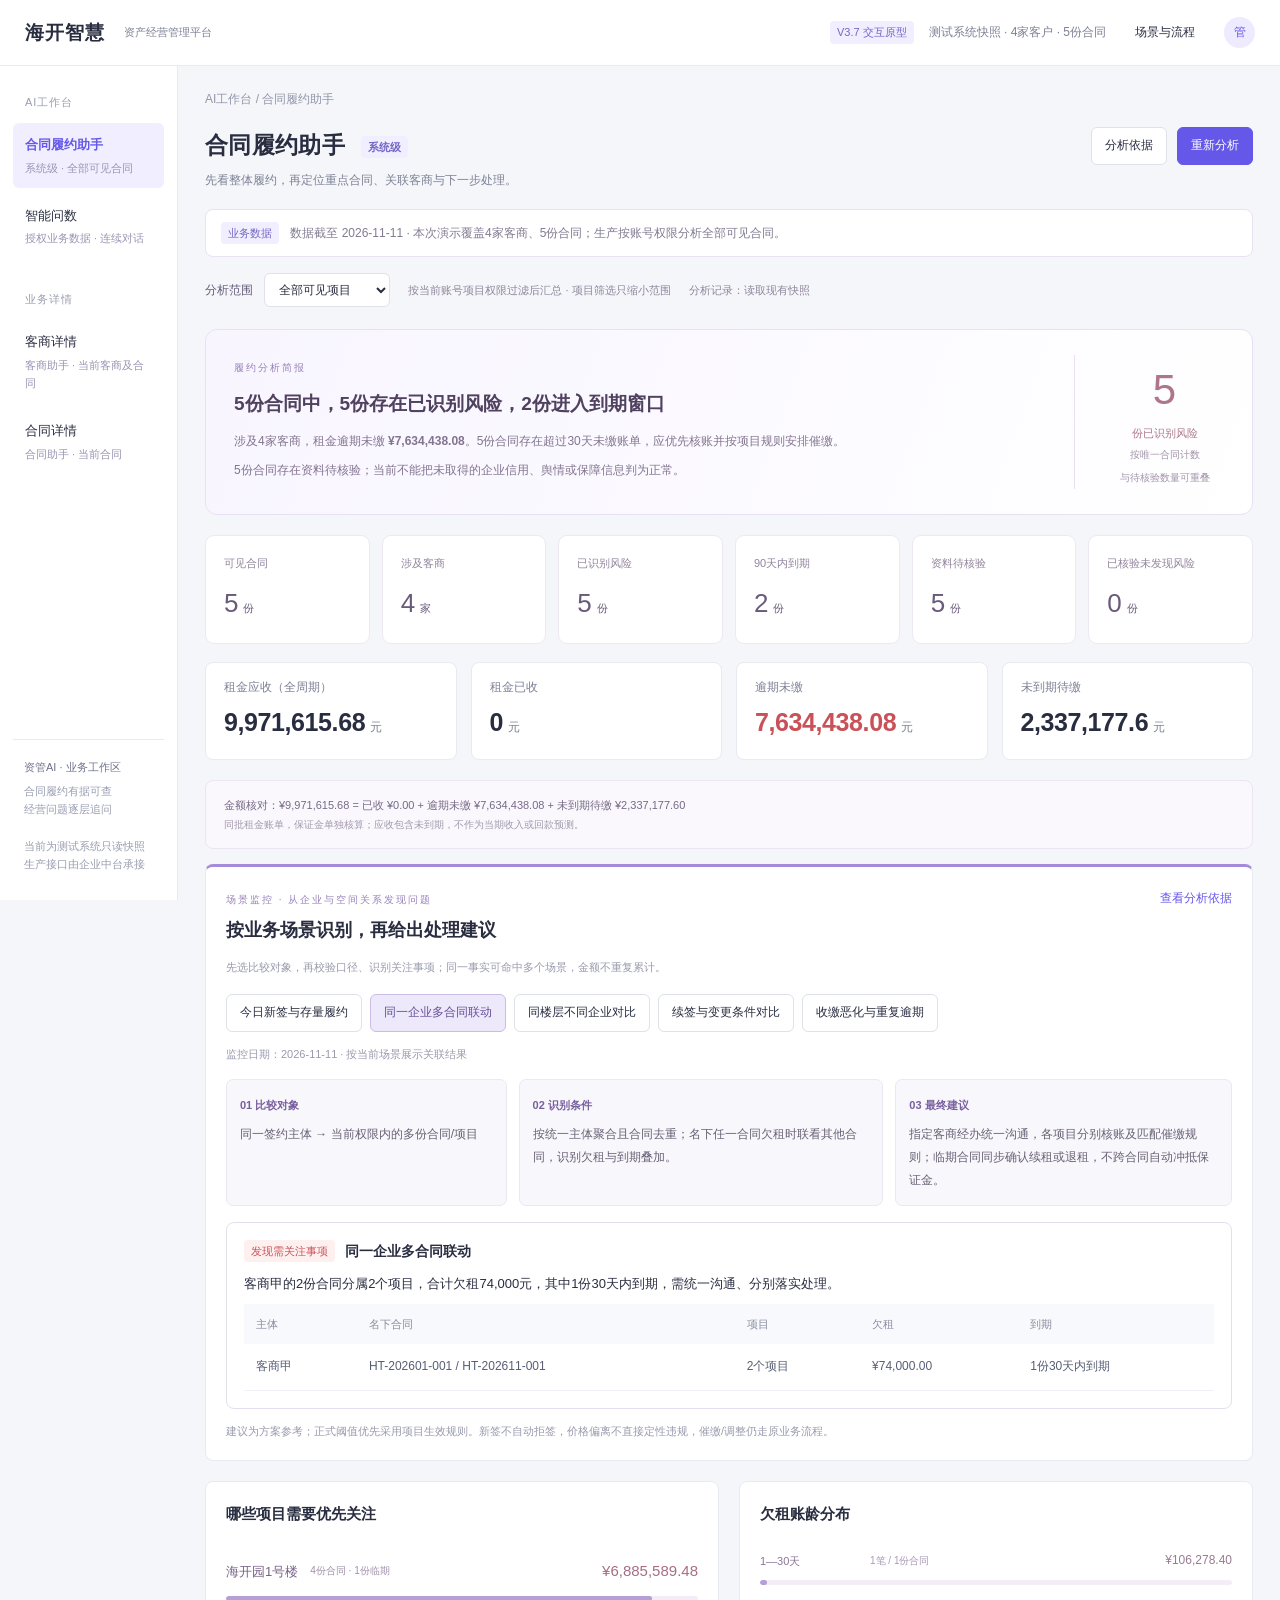
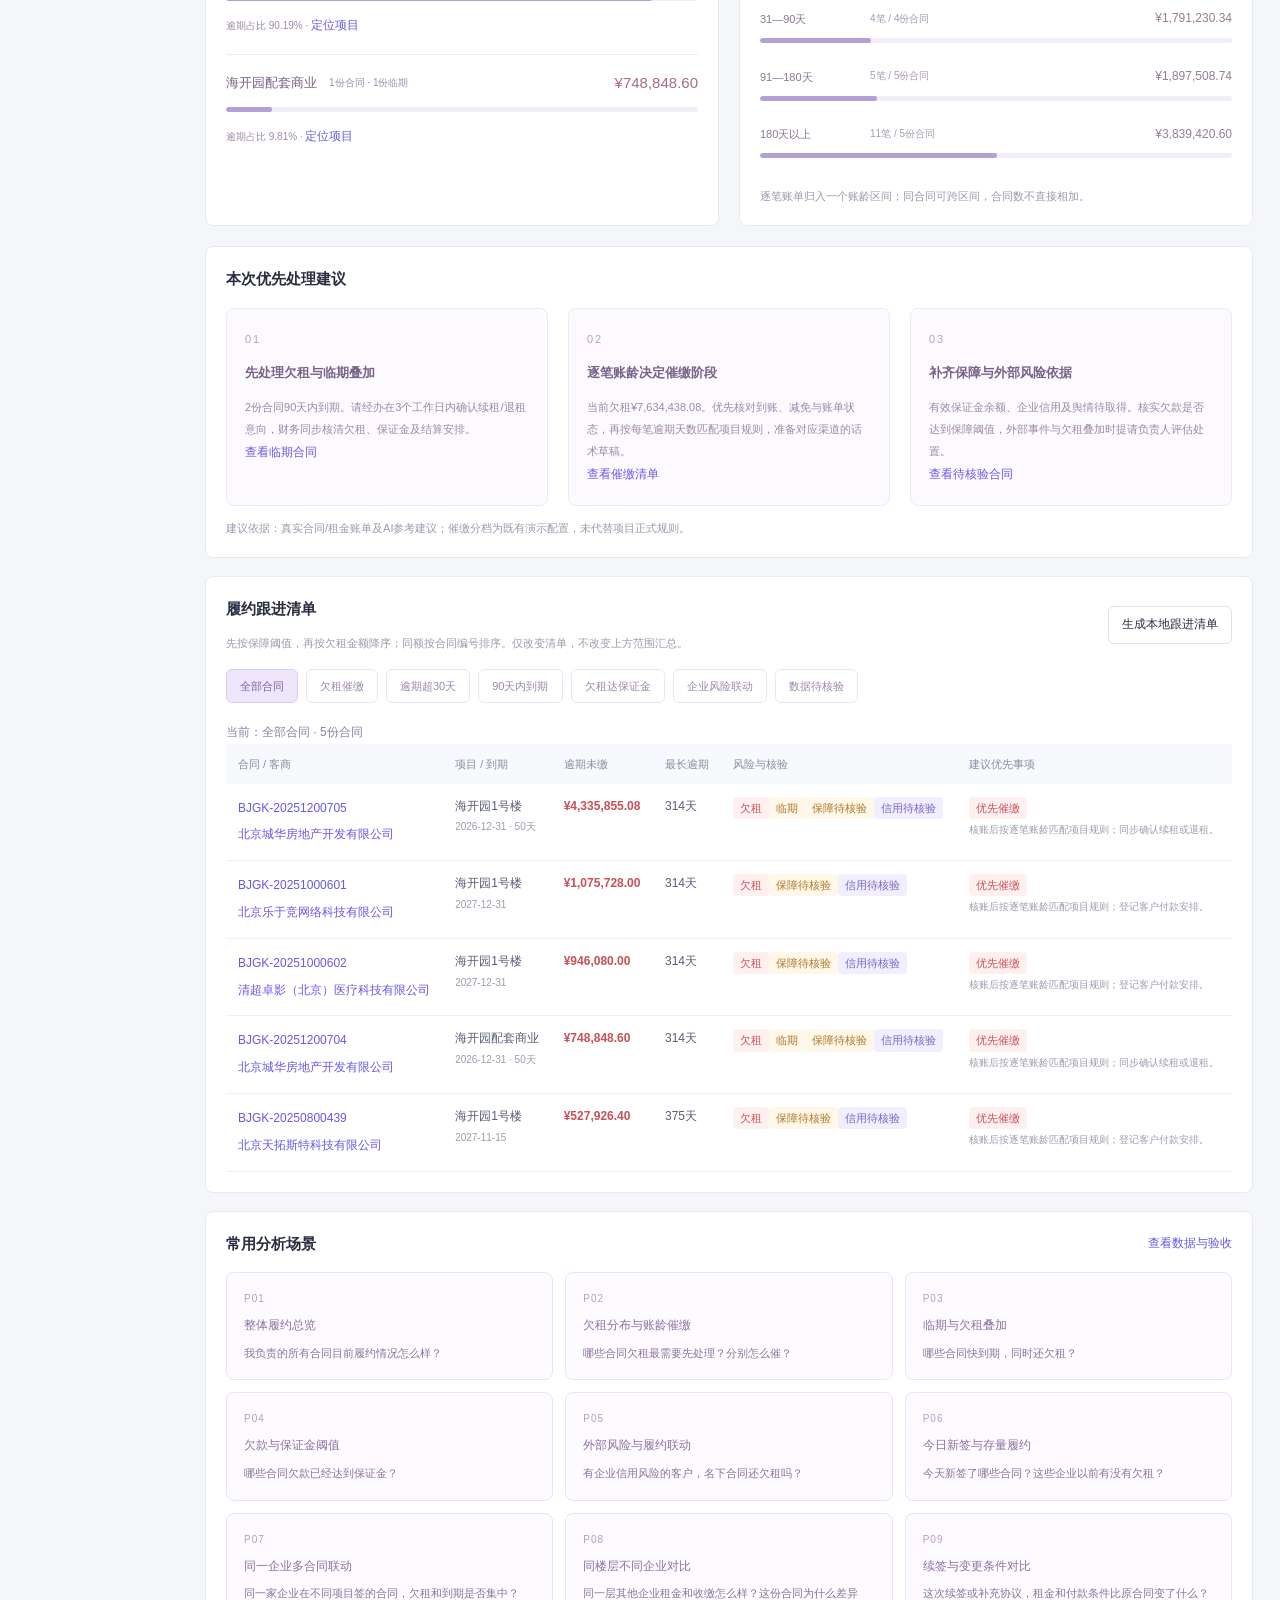
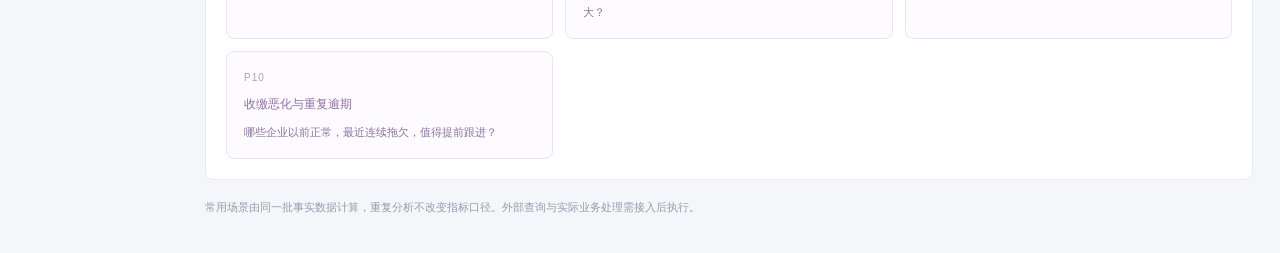
==== commit d182d6de: "ui: show monitoring scenarios directly for client presentations" ====
--- a/index.html
+++ b/index.html
@@ -1,2 +1,2 @@
 <!doctype html>
-<html lang="zh-CN"><head><meta charset="utf-8"><meta name="viewport" content="width=device-width, initial-scale=1"><meta name="description" content="海开资管合同助手与智能问数业务原型：系统履约、客商助手、单合同核查、智能问数与场景实施说明。"><title>海开资管 · 双智能体业务原型 V3.7</title><link rel="stylesheet" href="core-style.css?v=3.7.0"></head><body><div id="app"></div><div id="overlay"></div><div id="toast" role="status"></div><script src="core-model.js?v=3.7.0"></script><script src="core-analysis-model.js?v=3.7.0"></script><script src="core-workspaces.js?v=3.7.0"></script><script src="core-app.js?v=3.7.0"></script></body></html>
+<html lang="zh-CN"><head><meta charset="utf-8"><meta name="viewport" content="width=device-width, initial-scale=1"><meta name="description" content="海开资管合同助手与智能问数业务原型：系统履约、客商助手、单合同核查、智能问数与场景实施说明。"><title>海开资管 · 双智能体业务原型 V3.7</title><link rel="stylesheet" href="core-style.css?v=3.7.2"></head><body><div id="app"></div><div id="overlay"></div><div id="toast" role="status"></div><script src="core-model.js?v=3.7.2"></script><script src="core-analysis-model.js?v=3.7.2"></script><script src="core-workspaces.js?v=3.7.2"></script><script src="core-app.js?v=3.7.2"></script></body></html>
--- a/core-style.css
+++ b/core-style.css
@@ -23,3 +23,5 @@
 
 /* V3.7 scenario-led monitoring and customer radar */
 .monitor-panel{border-top:3px solid #a48cdb;scroll-margin-top:85px}.monitor-panel .card-head{align-items:flex-start}.monitor-panel h2{margin:5px 0}.monitor-tabs{display:flex;gap:8px;flex-wrap:wrap;margin:18px 0 12px}.monitor-tabs button{font-size:12px}.monitor-tabs .selected{background:#eee8fb;color:#665098;border-color:#cbbbe5}.monitor-mode{margin-bottom:12px}.monitor-mode .radar-mode{margin:0}.monitor-logic{display:grid;grid-template-columns:1fr 1.3fr 1.2fr;gap:12px;margin:16px 0}.monitor-logic>div{background:#f8f7fc;border:1px solid #ece8f3;border-radius:7px;padding:13px}.monitor-logic span{font-size:11px;color:#785f9e;font-weight:600}.monitor-logic p{font-size:12px;line-height:1.9;margin-top:7px;color:#686174}.monitor-result{padding:17px;border:1px solid #e5dfed;border-radius:8px;margin-bottom:12px}.monitor-result>p{margin:10px 0;font-size:13px}.monitor-enterprise{margin-top:15px}.monitor-enterprise>p{font-size:12px;margin:9px 0}.comparison-bars{display:grid;gap:9px;max-width:700px;margin:18px 0}.comparison-bars>div{display:grid;grid-template-columns:90px minmax(0,1fr) 35px;align-items:center;gap:10px;font-size:12px}.comparison-bars i{height:12px;background:#b8a5de;border-radius:3px}.comparison-bars>div:first-child i{background:#c98287}.customer-radar{width:100%;max-width:360px;display:block;margin:12px auto}.customer-radar text{font-size:11px;fill:#62576e}.customer-radar .axis-level{font-size:10px;fill:#8c72ad}.customer-radar .level-tick{font-size:9px;fill:#9c92aa}.customer-axes{display:grid;grid-template-columns:1fr 1fr;gap:5px 14px}.customer-report .report-scroll{max-height:810px}.customer-advice .issue-body{font-size:12px;line-height:1.9;padding-top:13px}.customer-advice .issue-title b{font-size:13px}.customer-report .caption{line-height:1.9}@media(max-width:850px){.monitor-logic{grid-template-columns:1fr}.monitor-panel .card-head{flex-wrap:wrap}.customer-report .report-scroll{max-height:none}}@media(max-width:550px){.monitor-mode{align-items:flex-start;flex-direction:column}.customer-axes{grid-template-columns:1fr 1fr}.monitor-result{padding:12px}}
+
+@media(max-width:750px){.main .kpis{grid-template-columns:repeat(2,minmax(0,1fr))}.main .kpi-value{font-size:23px}}
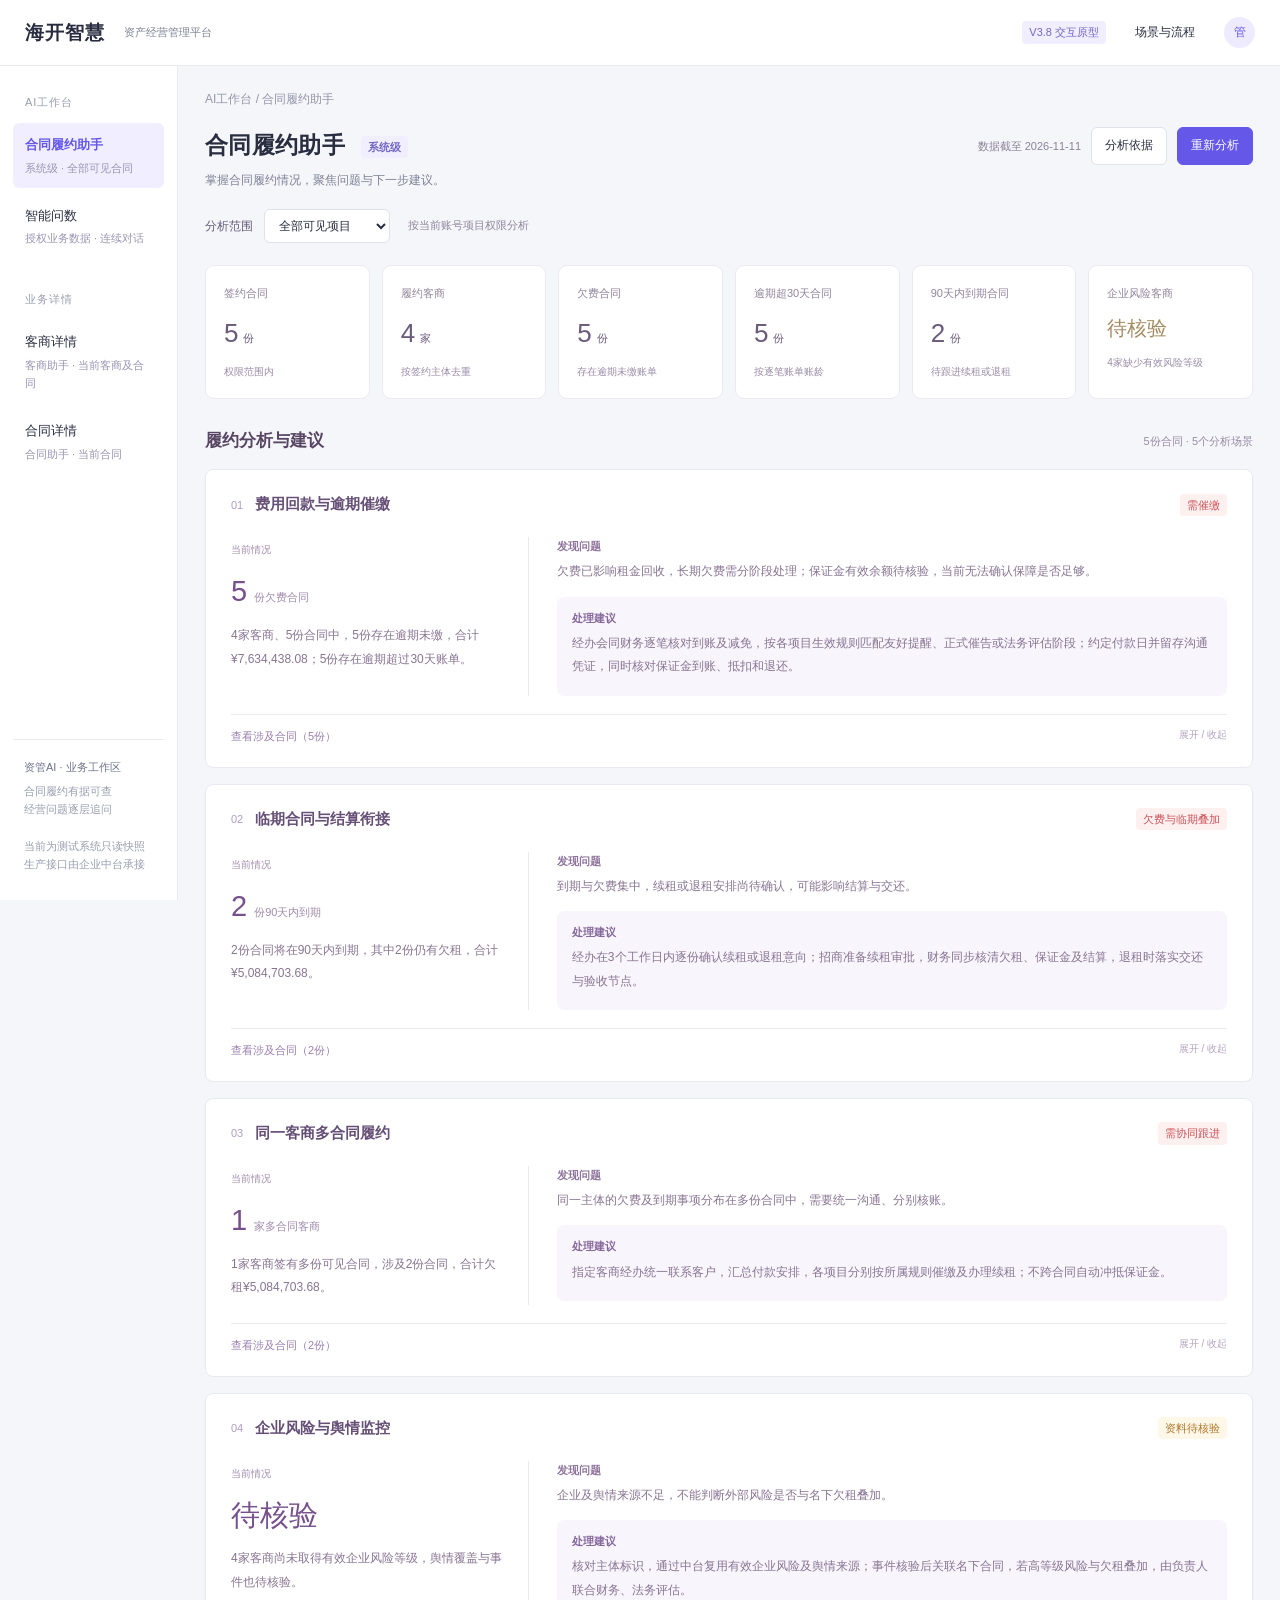
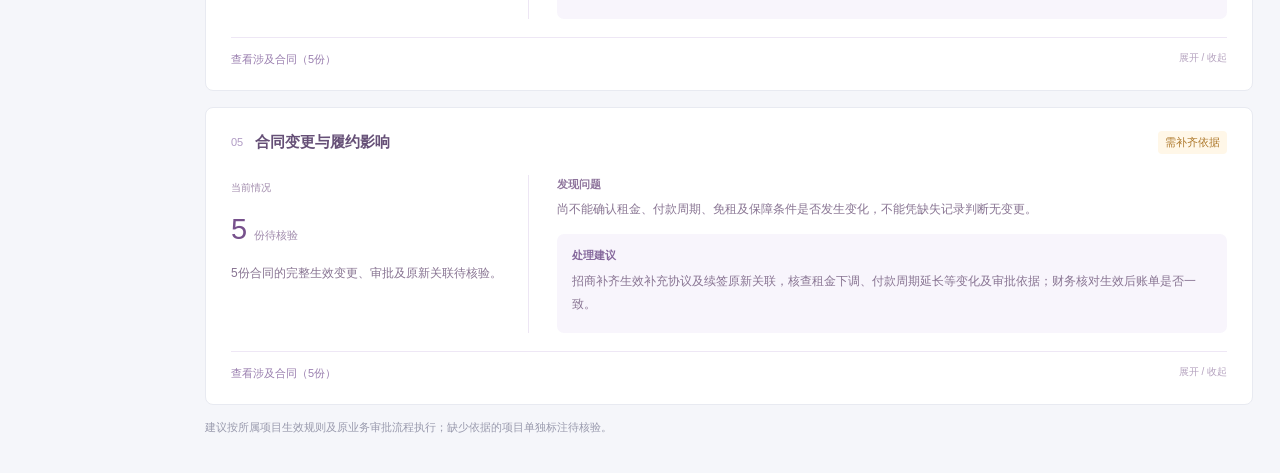
==== commit 20ea6275: "Refine portfolio insights and customer five-dimension analysis for V3.8" ====
--- a/index.html
+++ b/index.html
@@ -1,2 +1,2 @@
 <!doctype html>
-<html lang="zh-CN"><head><meta charset="utf-8"><meta name="viewport" content="width=device-width, initial-scale=1"><meta name="description" content="海开资管合同助手与智能问数业务原型：系统履约、客商助手、单合同核查、智能问数与场景实施说明。"><title>海开资管 · 双智能体业务原型 V3.7</title><link rel="stylesheet" href="core-style.css?v=3.7.2"></head><body><div id="app"></div><div id="overlay"></div><div id="toast" role="status"></div><script src="core-model.js?v=3.7.2"></script><script src="core-analysis-model.js?v=3.7.2"></script><script src="core-workspaces.js?v=3.7.2"></script><script src="core-app.js?v=3.7.2"></script></body></html>
+<html lang="zh-CN"><head><meta charset="utf-8"><meta name="viewport" content="width=device-width, initial-scale=1"><meta name="description" content="海开资管合同助手与智能问数业务原型：系统履约、客商助手、单合同核查、智能问数与场景实施说明。"><title>海开资管 · 双智能体业务原型 V3.8</title><link rel="stylesheet" href="core-style.css?v=3.8.0"></head><body><div id="app"></div><div id="overlay"></div><div id="toast" role="status"></div><script src="core-model.js?v=3.8.0"></script><script src="core-analysis-model.js?v=3.8.0"></script><script src="core-workspaces.js?v=3.8.0"></script><script src="core-app.js?v=3.8.0"></script></body></html>
--- a/core-style.css
+++ b/core-style.css
@@ -25,3 +25,7 @@
 .monitor-panel{border-top:3px solid #a48cdb;scroll-margin-top:85px}.monitor-panel .card-head{align-items:flex-start}.monitor-panel h2{margin:5px 0}.monitor-tabs{display:flex;gap:8px;flex-wrap:wrap;margin:18px 0 12px}.monitor-tabs button{font-size:12px}.monitor-tabs .selected{background:#eee8fb;color:#665098;border-color:#cbbbe5}.monitor-mode{margin-bottom:12px}.monitor-mode .radar-mode{margin:0}.monitor-logic{display:grid;grid-template-columns:1fr 1.3fr 1.2fr;gap:12px;margin:16px 0}.monitor-logic>div{background:#f8f7fc;border:1px solid #ece8f3;border-radius:7px;padding:13px}.monitor-logic span{font-size:11px;color:#785f9e;font-weight:600}.monitor-logic p{font-size:12px;line-height:1.9;margin-top:7px;color:#686174}.monitor-result{padding:17px;border:1px solid #e5dfed;border-radius:8px;margin-bottom:12px}.monitor-result>p{margin:10px 0;font-size:13px}.monitor-enterprise{margin-top:15px}.monitor-enterprise>p{font-size:12px;margin:9px 0}.comparison-bars{display:grid;gap:9px;max-width:700px;margin:18px 0}.comparison-bars>div{display:grid;grid-template-columns:90px minmax(0,1fr) 35px;align-items:center;gap:10px;font-size:12px}.comparison-bars i{height:12px;background:#b8a5de;border-radius:3px}.comparison-bars>div:first-child i{background:#c98287}.customer-radar{width:100%;max-width:360px;display:block;margin:12px auto}.customer-radar text{font-size:11px;fill:#62576e}.customer-radar .axis-level{font-size:10px;fill:#8c72ad}.customer-radar .level-tick{font-size:9px;fill:#9c92aa}.customer-axes{display:grid;grid-template-columns:1fr 1fr;gap:5px 14px}.customer-report .report-scroll{max-height:810px}.customer-advice .issue-body{font-size:12px;line-height:1.9;padding-top:13px}.customer-advice .issue-title b{font-size:13px}.customer-report .caption{line-height:1.9}@media(max-width:850px){.monitor-logic{grid-template-columns:1fr}.monitor-panel .card-head{flex-wrap:wrap}.customer-report .report-scroll{max-height:none}}@media(max-width:550px){.monitor-mode{align-items:flex-start;flex-direction:column}.customer-axes{grid-template-columns:1fr 1fr}.monitor-result{padding:12px}}
 
 @media(max-width:750px){.main .kpis{grid-template-columns:repeat(2,minmax(0,1fr))}.main .kpi-value{font-size:23px}}
+
+/* V3.8 concise portfolio analysis and five-axis customer view */
+.data-asof{color:#8b8097;font-size:11px}.portfolio-actions{flex-wrap:wrap}.portfolio-metrics .workspace-stat p{font-size:10px;color:#9a8ba7;margin-top:9px;line-height:1.7}.portfolio-metrics .pending-value{font-size:20px;color:#a48a61}.portfolio-section-title{display:flex;justify-content:space-between;align-items:center;gap:12px;margin:28px 0 14px}.portfolio-section-title h2{font-size:17px;color:#574563}.portfolio-section-title>span{font-size:11px;color:#9a8aa6}.portfolio-insights{display:grid;gap:16px}.portfolio-insight.card{margin:0;padding:22px 25px}.insight-head{display:flex;align-items:center;justify-content:space-between;gap:12px}.insight-head>div{display:flex;gap:12px;align-items:center}.insight-head h3{font-size:15px;color:#665077}.insight-index{font-size:11px;color:#b09bc4}.insight-content{display:grid;grid-template-columns:minmax(200px,.8fr) minmax(0,1.8fr);gap:28px;margin-top:20px}.insight-current{border-right:1px solid #ede6f4;padding-right:26px}.insight-current>span{font-size:10px;color:#a18bac}.insight-number{font-size:29px;color:#77518c;margin:8px 0}.insight-number small{font-size:11px;margin-left:7px;color:#a08bac}.insight-current p,.insight-findings p{font-size:12px;color:#887492;line-height:1.95;margin:5px 0}.insight-findings h4{font-size:11px;color:#8e749c;margin:0}.insight-advice{margin-top:13px;padding:12px 15px;background:#f8f5fc;border-radius:7px}.insight-advice h4{color:#84669b}.insight-details{border-top:1px solid #eee7f5;margin-top:18px;padding-top:12px}.insight-details summary{cursor:pointer;font-size:11px;color:#9a7faf;list-style:none}.insight-details summary span{float:right;color:#b5a3bf;font-size:10px}.insight-details .table-wrap{margin-top:12px}.customer-report .customer-radar{max-width:390px}.customer-axes .axis-button:last-child{grid-column:1/-1}.customer-report .report-scroll{max-height:740px}
+@media(max-width:850px){.insight-content{grid-template-columns:1fr;gap:15px}.insight-current{border-right:0;border-bottom:1px solid #eee7f5;padding:0 0 15px}.portfolio-insight.card{padding:18px}.portfolio-section-title{align-items:flex-start}.portfolio-section-title>span{white-space:nowrap}.portfolio-actions{gap:8px}.customer-report .report-scroll{max-height:none}}
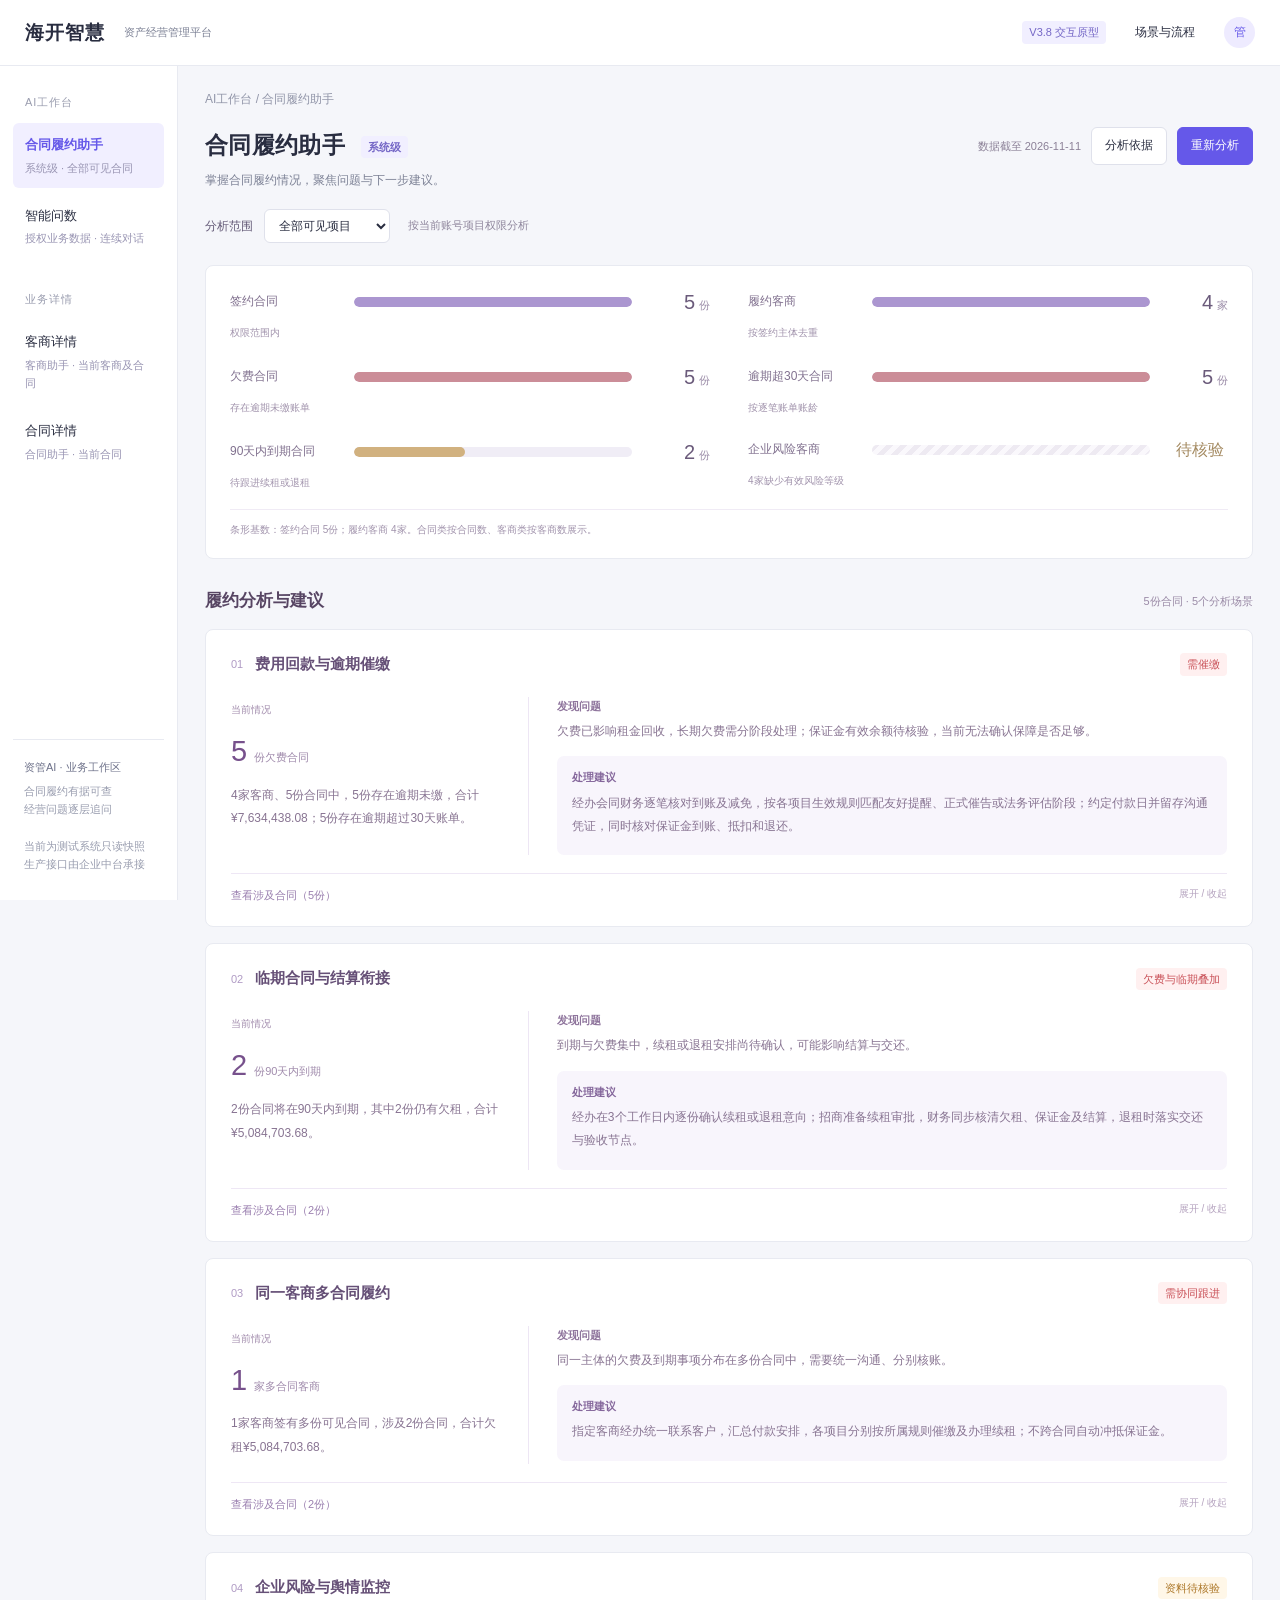
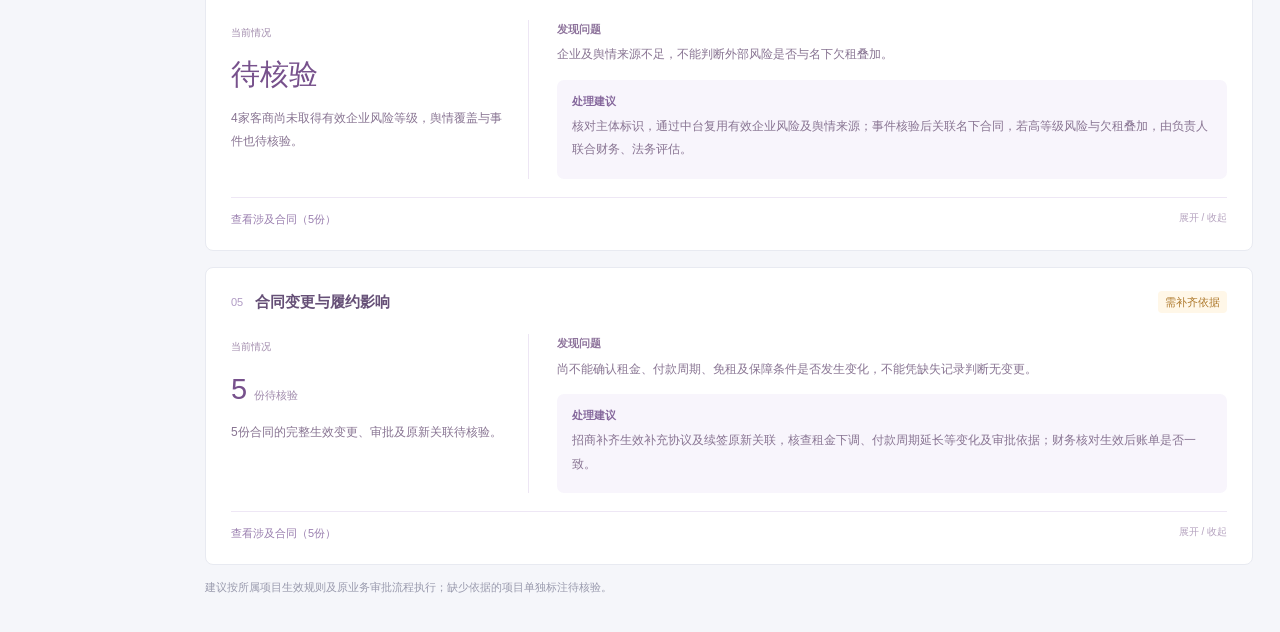
==== commit 5791b11e: "Restore horizontal bar styling for portfolio indicators" ====
--- a/index.html
+++ b/index.html
@@ -1,2 +1,2 @@
 <!doctype html>
-<html lang="zh-CN"><head><meta charset="utf-8"><meta name="viewport" content="width=device-width, initial-scale=1"><meta name="description" content="海开资管合同助手与智能问数业务原型：系统履约、客商助手、单合同核查、智能问数与场景实施说明。"><title>海开资管 · 双智能体业务原型 V3.8</title><link rel="stylesheet" href="core-style.css?v=3.8.0"></head><body><div id="app"></div><div id="overlay"></div><div id="toast" role="status"></div><script src="core-model.js?v=3.8.0"></script><script src="core-analysis-model.js?v=3.8.0"></script><script src="core-workspaces.js?v=3.8.0"></script><script src="core-app.js?v=3.8.0"></script></body></html>
+<html lang="zh-CN"><head><meta charset="utf-8"><meta name="viewport" content="width=device-width, initial-scale=1"><meta name="description" content="海开资管合同助手与智能问数业务原型：系统履约、客商助手、单合同核查、智能问数与场景实施说明。"><title>海开资管 · 双智能体业务原型 V3.8</title><link rel="stylesheet" href="core-style.css?v=3.8.1"></head><body><div id="app"></div><div id="overlay"></div><div id="toast" role="status"></div><script src="core-model.js?v=3.8.1"></script><script src="core-analysis-model.js?v=3.8.1"></script><script src="core-workspaces.js?v=3.8.1"></script><script src="core-app.js?v=3.8.1"></script></body></html>
--- a/core-style.css
+++ b/core-style.css
@@ -29,3 +29,6 @@
 /* V3.8 concise portfolio analysis and five-axis customer view */
 .data-asof{color:#8b8097;font-size:11px}.portfolio-actions{flex-wrap:wrap}.portfolio-metrics .workspace-stat p{font-size:10px;color:#9a8ba7;margin-top:9px;line-height:1.7}.portfolio-metrics .pending-value{font-size:20px;color:#a48a61}.portfolio-section-title{display:flex;justify-content:space-between;align-items:center;gap:12px;margin:28px 0 14px}.portfolio-section-title h2{font-size:17px;color:#574563}.portfolio-section-title>span{font-size:11px;color:#9a8aa6}.portfolio-insights{display:grid;gap:16px}.portfolio-insight.card{margin:0;padding:22px 25px}.insight-head{display:flex;align-items:center;justify-content:space-between;gap:12px}.insight-head>div{display:flex;gap:12px;align-items:center}.insight-head h3{font-size:15px;color:#665077}.insight-index{font-size:11px;color:#b09bc4}.insight-content{display:grid;grid-template-columns:minmax(200px,.8fr) minmax(0,1.8fr);gap:28px;margin-top:20px}.insight-current{border-right:1px solid #ede6f4;padding-right:26px}.insight-current>span{font-size:10px;color:#a18bac}.insight-number{font-size:29px;color:#77518c;margin:8px 0}.insight-number small{font-size:11px;margin-left:7px;color:#a08bac}.insight-current p,.insight-findings p{font-size:12px;color:#887492;line-height:1.95;margin:5px 0}.insight-findings h4{font-size:11px;color:#8e749c;margin:0}.insight-advice{margin-top:13px;padding:12px 15px;background:#f8f5fc;border-radius:7px}.insight-advice h4{color:#84669b}.insight-details{border-top:1px solid #eee7f5;margin-top:18px;padding-top:12px}.insight-details summary{cursor:pointer;font-size:11px;color:#9a7faf;list-style:none}.insight-details summary span{float:right;color:#b5a3bf;font-size:10px}.insight-details .table-wrap{margin-top:12px}.customer-report .customer-radar{max-width:390px}.customer-axes .axis-button:last-child{grid-column:1/-1}.customer-report .report-scroll{max-height:740px}
 @media(max-width:850px){.insight-content{grid-template-columns:1fr;gap:15px}.insight-current{border-right:0;border-bottom:1px solid #eee7f5;padding:0 0 15px}.portfolio-insight.card{padding:18px}.portfolio-section-title{align-items:flex-start}.portfolio-section-title>span{white-space:nowrap}.portfolio-actions{gap:8px}.customer-report .report-scroll{max-height:none}}
+
+/* V3.8.1 portfolio indicators reuse the horizontal bar style */
+.portfolio-metrics.card{padding:20px 24px;margin:18px 0 24px}.portfolio-metric-bars{display:grid;grid-template-columns:repeat(2,minmax(0,1fr));gap:20px 38px}.portfolio-metric-row{display:grid;grid-template-columns:112px minmax(35px,1fr) 66px;gap:6px 12px;align-items:center;min-width:0}.portfolio-metric-label{font-size:12px;color:#81718f}.portfolio-metric-value{text-align:right;font-size:20px;font-weight:500;color:#6b5b7b;white-space:nowrap;font-variant-numeric:tabular-nums}.portfolio-metric-value small{font-size:11px;margin-left:4px;color:#9a8ba7;font-weight:400}.portfolio-metric-track.bar-track{height:10px;background:#f0edf6;border-radius:5px;overflow:hidden}.portfolio-metric-track .bar-fill{height:100%;background:#ab96d0;border-radius:5px}.portfolio-metric-track .bar-fill.red{background:#cb8d98}.portfolio-metric-track .bar-fill.amber{background:#d1b17f}.portfolio-metric-track.is-pending{background:repeating-linear-gradient(135deg,#eeeaf2,#eeeaf2 5px,#faf8fc 5px,#faf8fc 10px)}.portfolio-metric-row>p{grid-column:1/-1;font-size:10px;line-height:1.6;color:#a294ad}.portfolio-metric-caption{border-top:1px solid #f0ebf5;padding-top:12px;margin-top:18px;font-size:10px;color:#a294ad}.portfolio-metric-value.pending-value{font-size:16px;color:#a48a61}@media(max-width:1050px){.portfolio-metric-bars{grid-template-columns:1fr;gap:16px}.portfolio-metric-row{grid-template-columns:120px minmax(40px,1fr) 72px}.portfolio-metric-row>p{grid-column:1/-1}}@media(max-width:550px){.portfolio-metrics.card{padding:17px}.portfolio-metric-row{grid-template-columns:108px minmax(25px,1fr) 60px;gap:5px 8px}.portfolio-metric-label{font-size:11px}.portfolio-metric-value{font-size:18px}.portfolio-metric-value.pending-value{font-size:14px}}
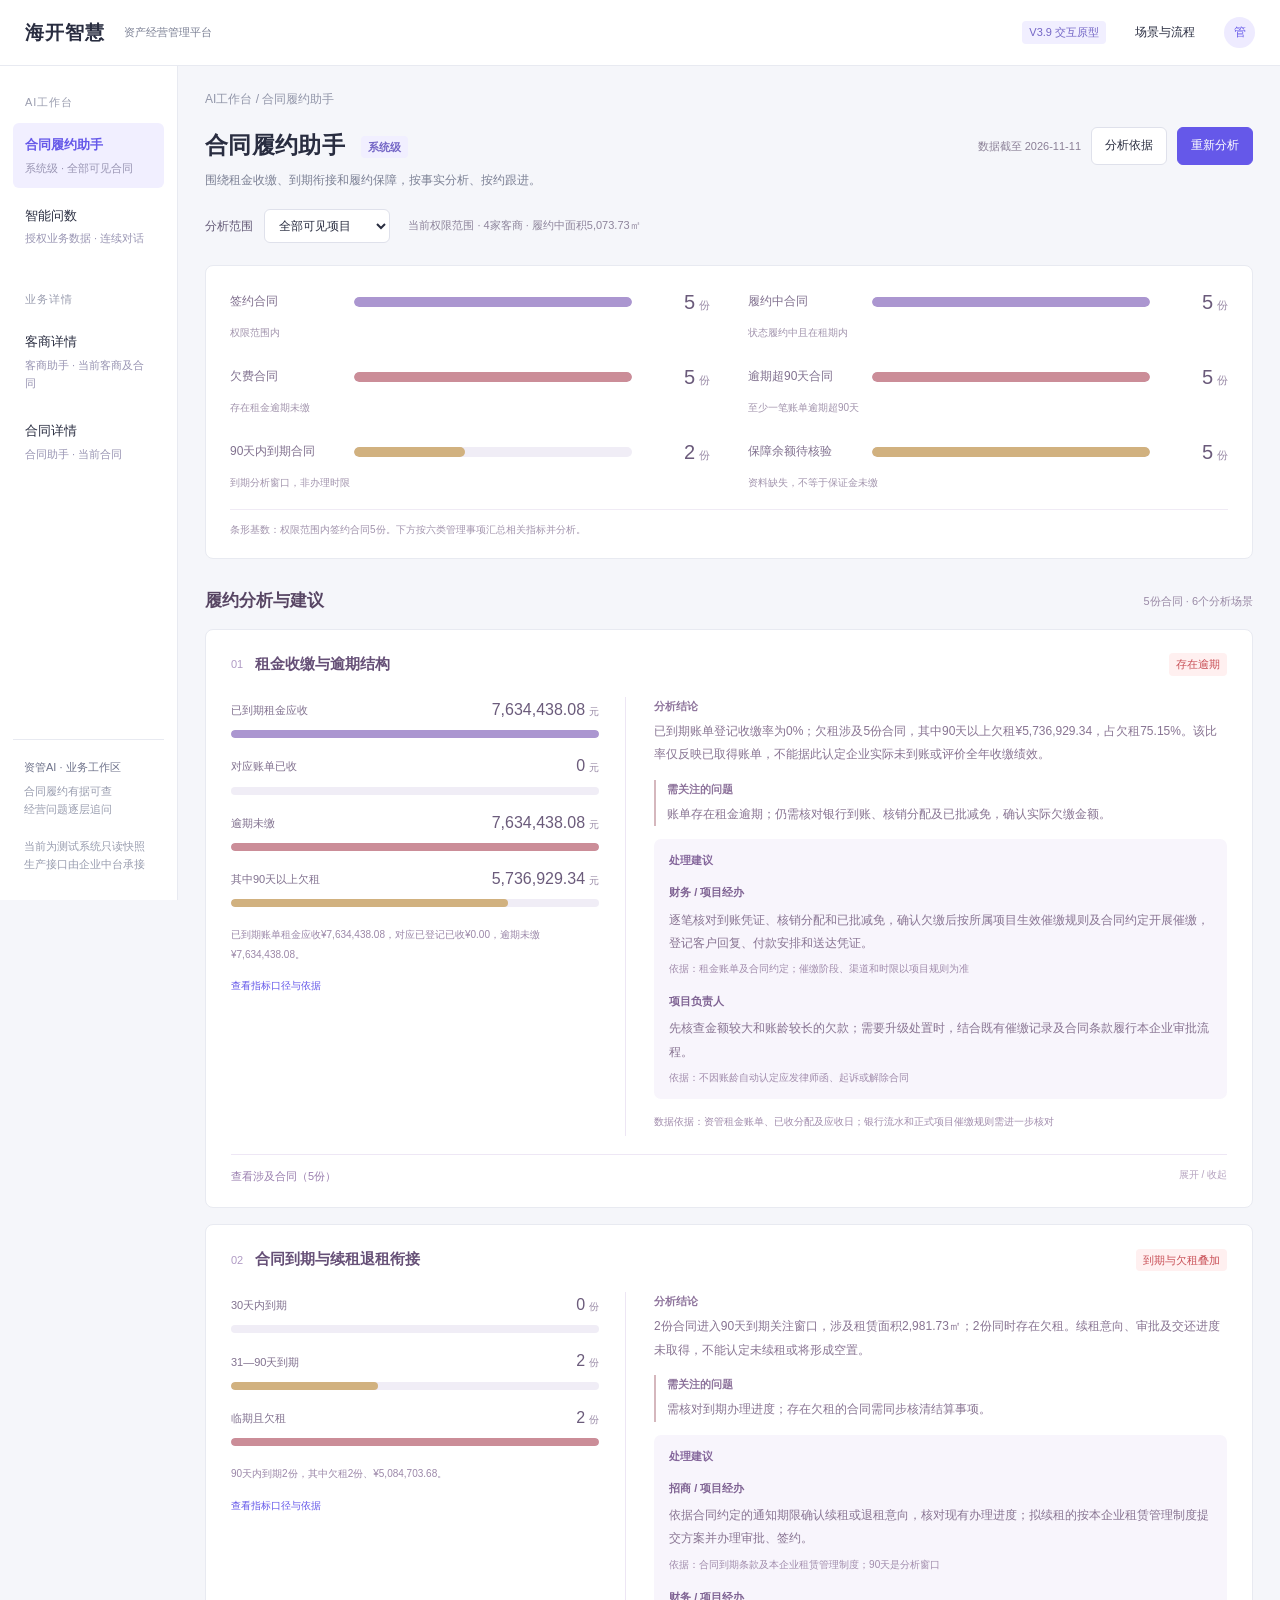
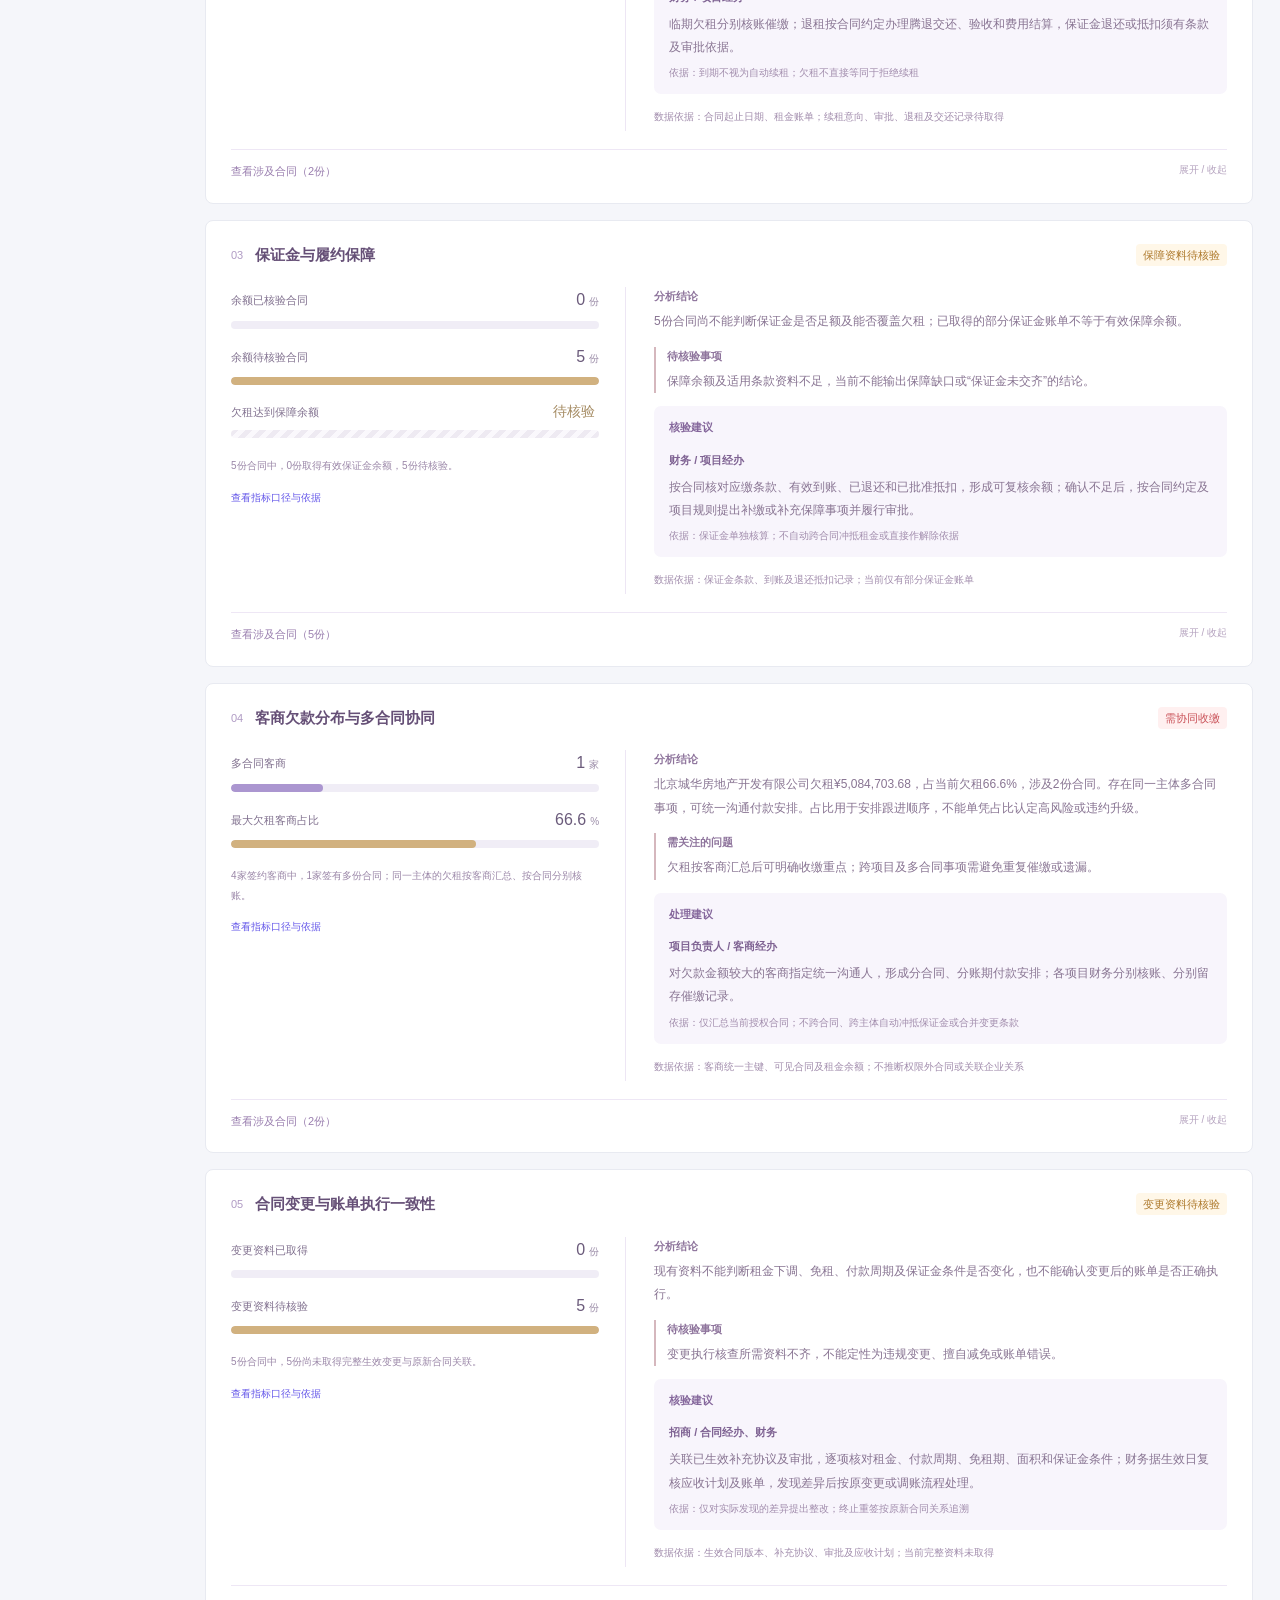
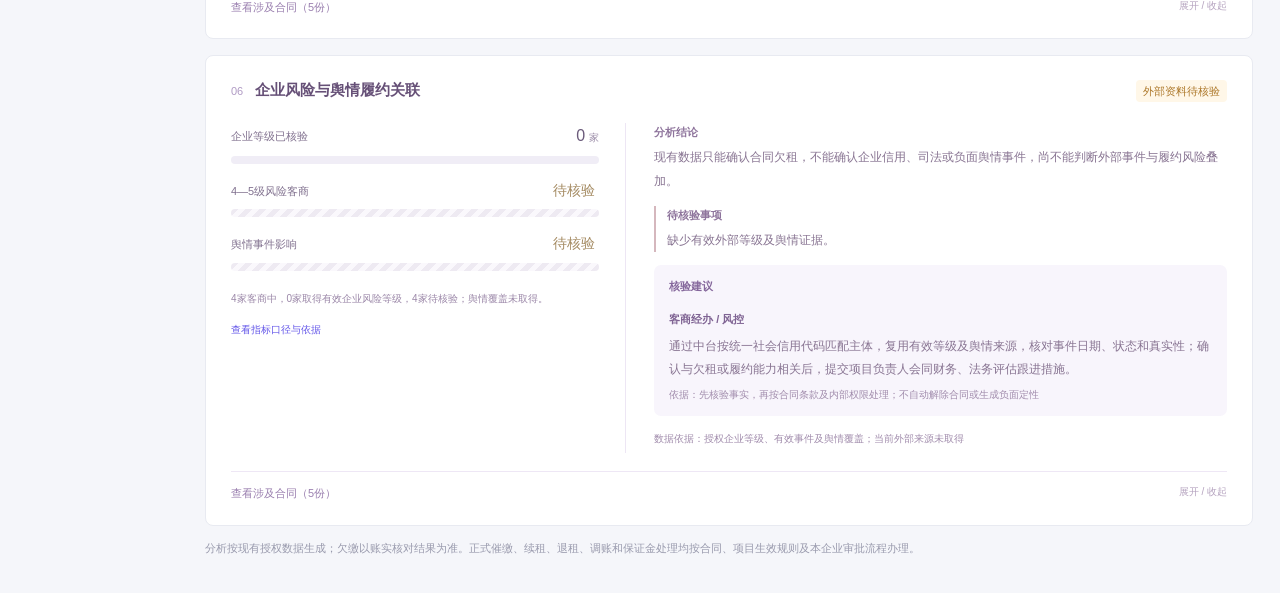
==== commit f2569b50: "Group performance indicators with asset-management findings and grounded actions" ====
--- a/index.html
+++ b/index.html
@@ -1,2 +1,2 @@
 <!doctype html>
-<html lang="zh-CN"><head><meta charset="utf-8"><meta name="viewport" content="width=device-width, initial-scale=1"><meta name="description" content="海开资管合同助手与智能问数业务原型：系统履约、客商助手、单合同核查、智能问数与场景实施说明。"><title>海开资管 · 双智能体业务原型 V3.8</title><link rel="stylesheet" href="core-style.css?v=3.8.1"></head><body><div id="app"></div><div id="overlay"></div><div id="toast" role="status"></div><script src="core-model.js?v=3.8.1"></script><script src="core-analysis-model.js?v=3.8.1"></script><script src="core-workspaces.js?v=3.8.1"></script><script src="core-app.js?v=3.8.1"></script></body></html>
+<html lang="zh-CN"><head><meta charset="utf-8"><meta name="viewport" content="width=device-width, initial-scale=1"><meta name="description" content="海开资管合同助手与智能问数业务原型：系统履约、客商助手、单合同核查、智能问数与场景实施说明。"><title>海开资管 · 双智能体业务原型 V3.9</title><link rel="stylesheet" href="core-style.css?v=3.9.0"></head><body><div id="app"></div><div id="overlay"></div><div id="toast" role="status"></div><script src="core-model.js?v=3.9.0"></script><script src="core-analysis-model.js?v=3.9.0"></script><script src="core-workspaces.js?v=3.9.0"></script><script src="core-app.js?v=3.9.0"></script></body></html>
--- a/core-style.css
+++ b/core-style.css
@@ -32,3 +32,6 @@
 
 /* V3.8.1 portfolio indicators reuse the horizontal bar style */
 .portfolio-metrics.card{padding:20px 24px;margin:18px 0 24px}.portfolio-metric-bars{display:grid;grid-template-columns:repeat(2,minmax(0,1fr));gap:20px 38px}.portfolio-metric-row{display:grid;grid-template-columns:112px minmax(35px,1fr) 66px;gap:6px 12px;align-items:center;min-width:0}.portfolio-metric-label{font-size:12px;color:#81718f}.portfolio-metric-value{text-align:right;font-size:20px;font-weight:500;color:#6b5b7b;white-space:nowrap;font-variant-numeric:tabular-nums}.portfolio-metric-value small{font-size:11px;margin-left:4px;color:#9a8ba7;font-weight:400}.portfolio-metric-track.bar-track{height:10px;background:#f0edf6;border-radius:5px;overflow:hidden}.portfolio-metric-track .bar-fill{height:100%;background:#ab96d0;border-radius:5px}.portfolio-metric-track .bar-fill.red{background:#cb8d98}.portfolio-metric-track .bar-fill.amber{background:#d1b17f}.portfolio-metric-track.is-pending{background:repeating-linear-gradient(135deg,#eeeaf2,#eeeaf2 5px,#faf8fc 5px,#faf8fc 10px)}.portfolio-metric-row>p{grid-column:1/-1;font-size:10px;line-height:1.6;color:#a294ad}.portfolio-metric-caption{border-top:1px solid #f0ebf5;padding-top:12px;margin-top:18px;font-size:10px;color:#a294ad}.portfolio-metric-value.pending-value{font-size:16px;color:#a48a61}@media(max-width:1050px){.portfolio-metric-bars{grid-template-columns:1fr;gap:16px}.portfolio-metric-row{grid-template-columns:120px minmax(40px,1fr) 72px}.portfolio-metric-row>p{grid-column:1/-1}}@media(max-width:550px){.portfolio-metrics.card{padding:17px}.portfolio-metric-row{grid-template-columns:108px minmax(25px,1fr) 60px;gap:5px 8px}.portfolio-metric-label{font-size:11px}.portfolio-metric-value{font-size:18px}.portfolio-metric-value.pending-value{font-size:14px}}
+
+/* V3.9 group related indicators with evidence-based findings and assigned actions */
+.grouped-insight{grid-template-columns:minmax(270px,1fr) minmax(0,1.45fr)}.group-metrics{display:grid;gap:15px}.group-metric.portfolio-metric-row{grid-template-columns:minmax(0,1fr) auto;gap:7px 10px}.group-metric .portfolio-metric-label{grid-column:1;grid-row:1;align-self:center;font-size:11px}.group-metric .portfolio-metric-track{grid-column:1/-1;grid-row:2;height:8px}.group-metric .portfolio-metric-value{grid-column:2;grid-row:1;font-size:16px}.group-metric .portfolio-metric-value small{font-size:10px}.group-metric .pending-value{font-size:14px}.insight-current .group-data-note{font-size:10px;margin:18px 0 9px;color:#9b87a8}.insight-current>.link{font-size:10px}.insight-problem{border-left:2px solid #d5b7bd;padding-left:11px;margin-top:13px}.assigned-advice{margin-top:11px}.assigned-advice>b{font-size:11px;font-weight:600;color:#7f6393}.assigned-advice>small{display:block;font-size:10px;color:#a18cac;line-height:1.8}.insight-findings .group-source{font-size:10px;color:#a18cac;margin-top:14px;line-height:1.8}@media(max-width:1050px){.grouped-insight{grid-template-columns:1fr;gap:20px}.grouped-insight .insight-current{border-right:0;border-bottom:1px solid #eee7f5;padding:0 0 18px}.group-metrics{grid-template-columns:1fr 1fr;gap:17px 24px}}@media(max-width:550px){.group-metrics{grid-template-columns:1fr}.group-metric .portfolio-metric-value{font-size:16px}}
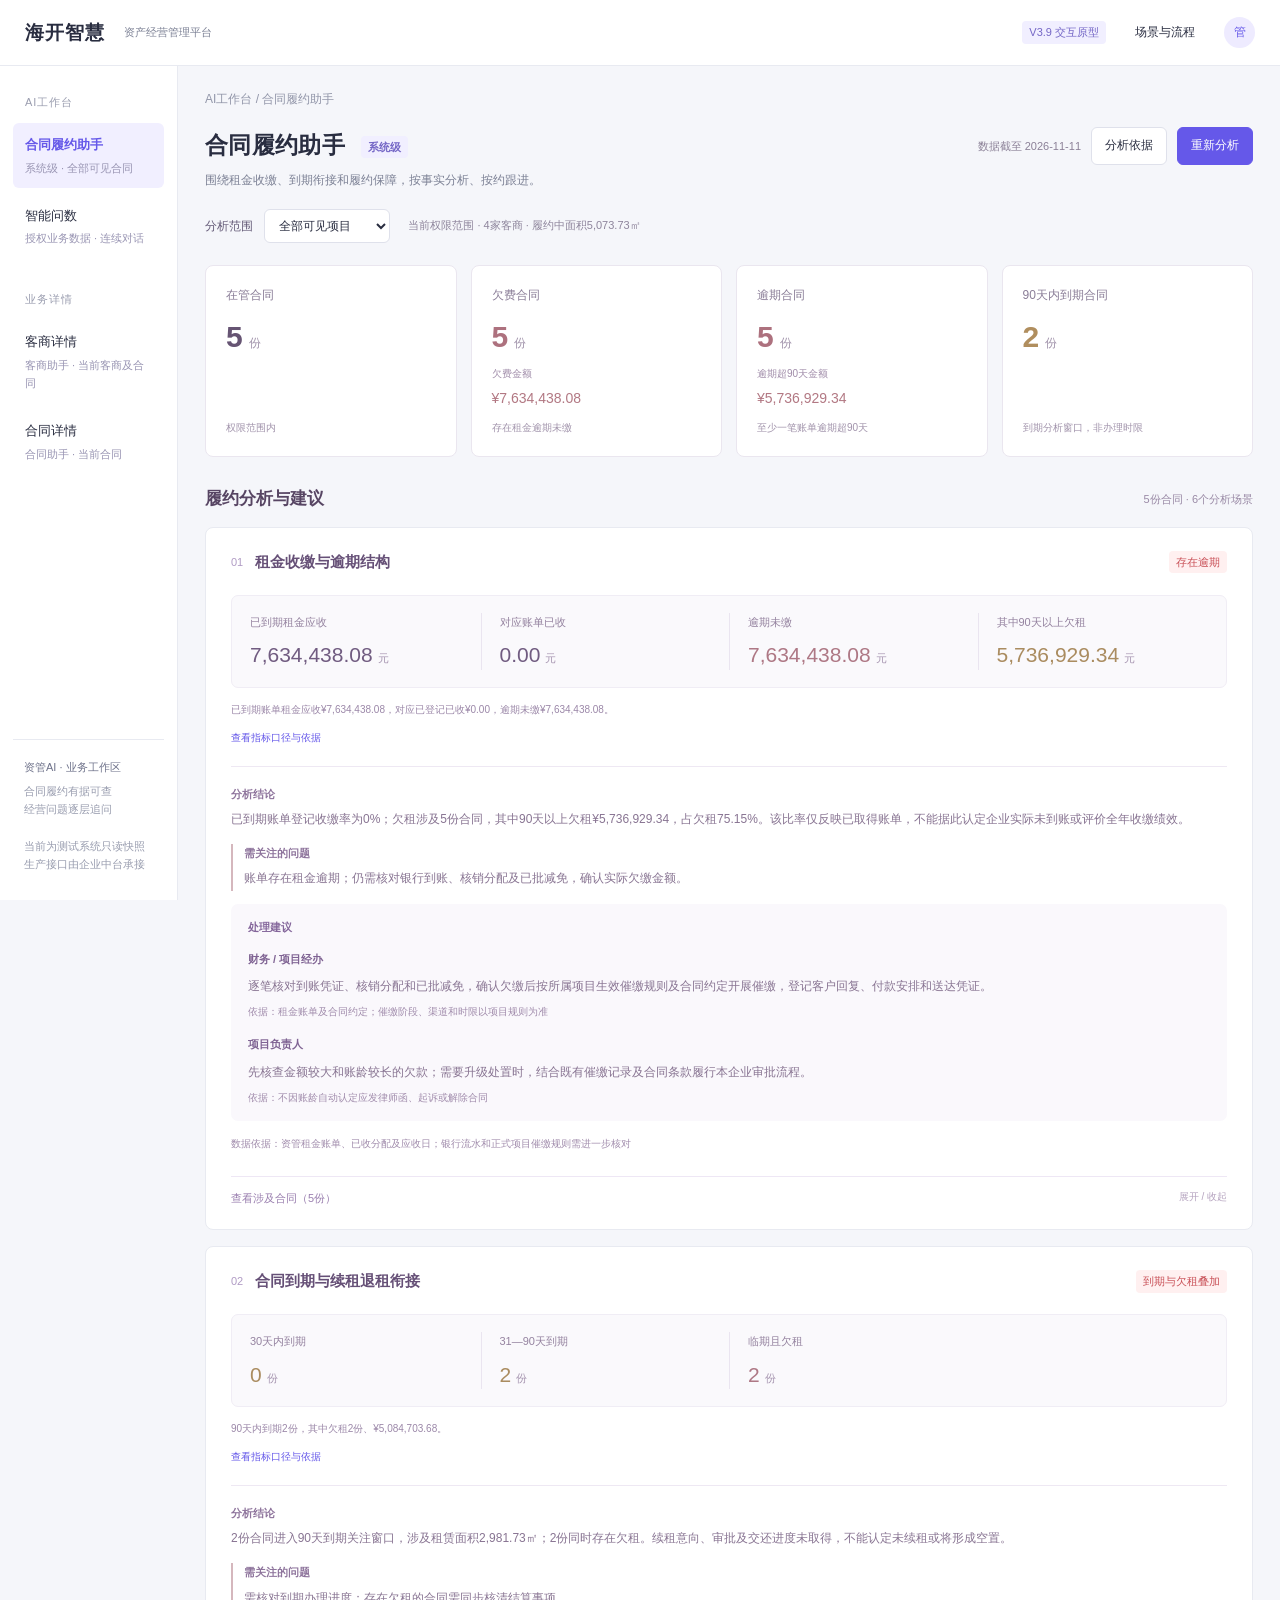
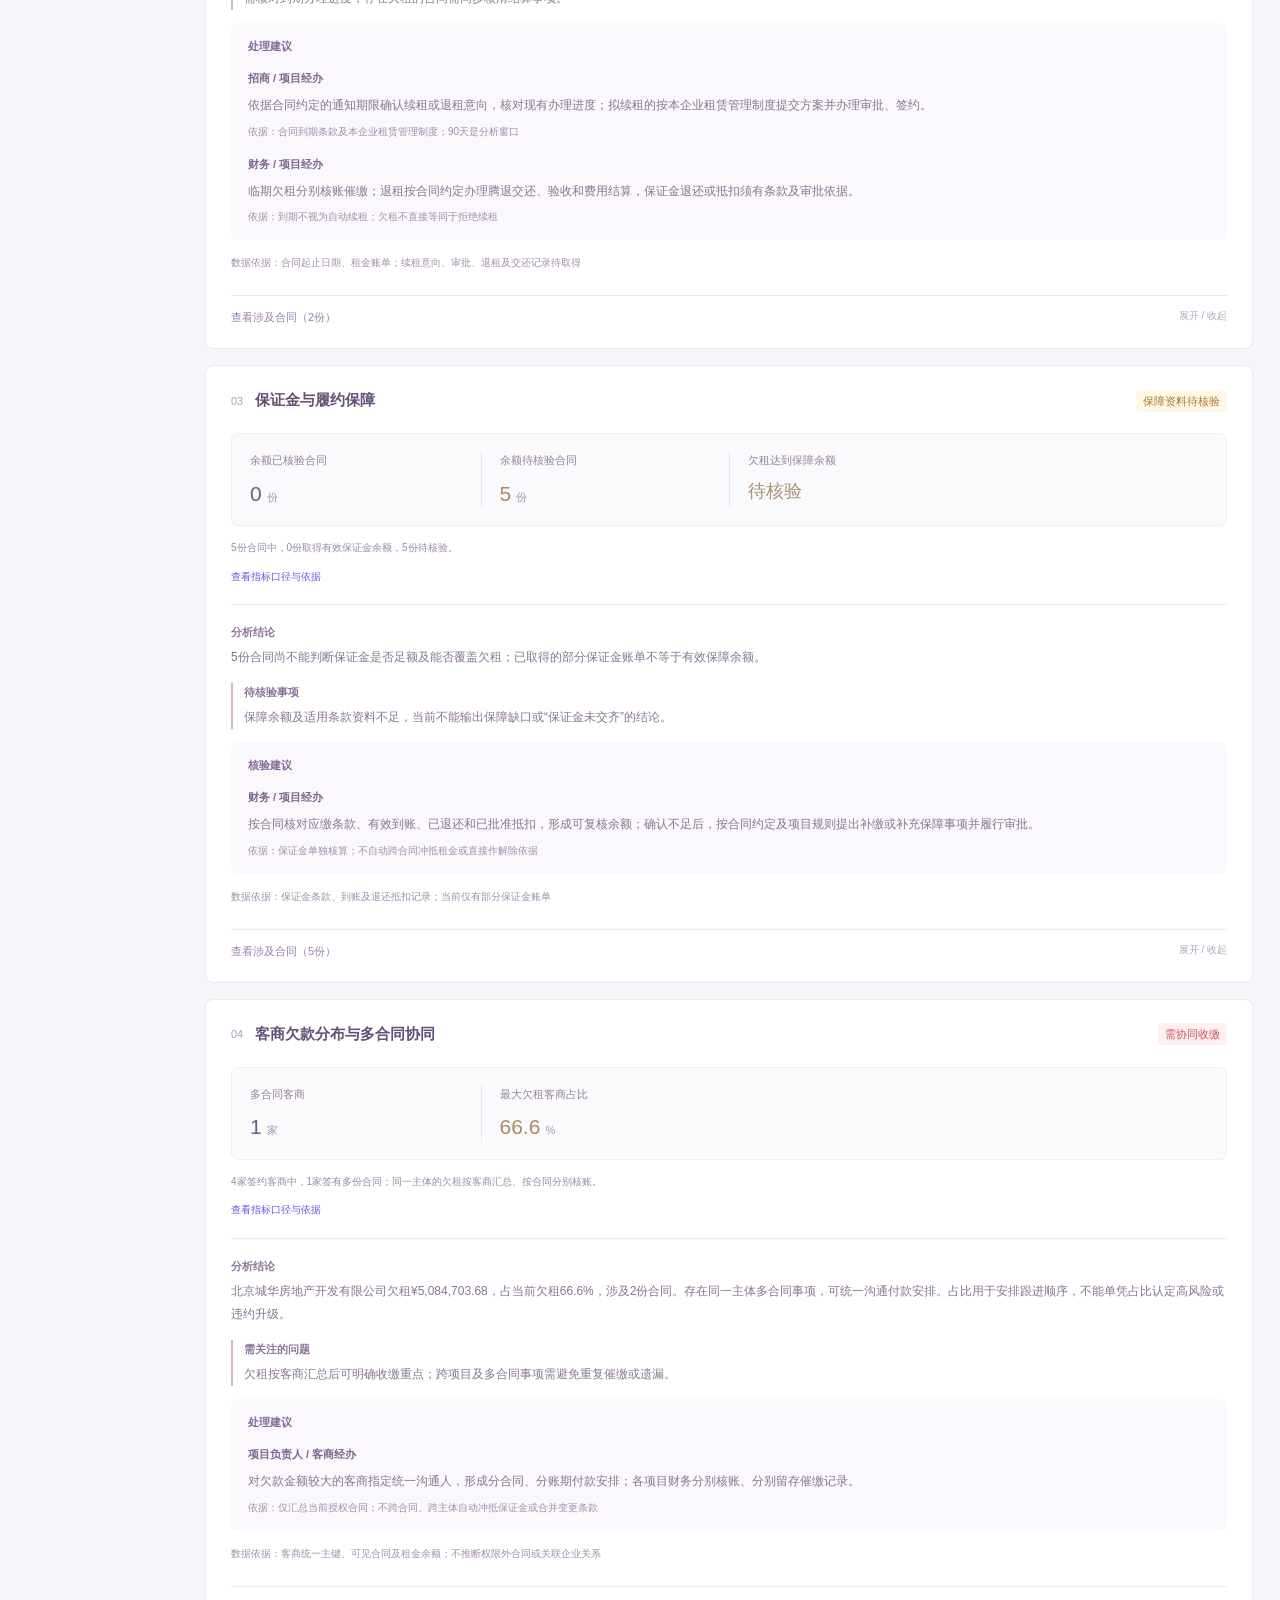
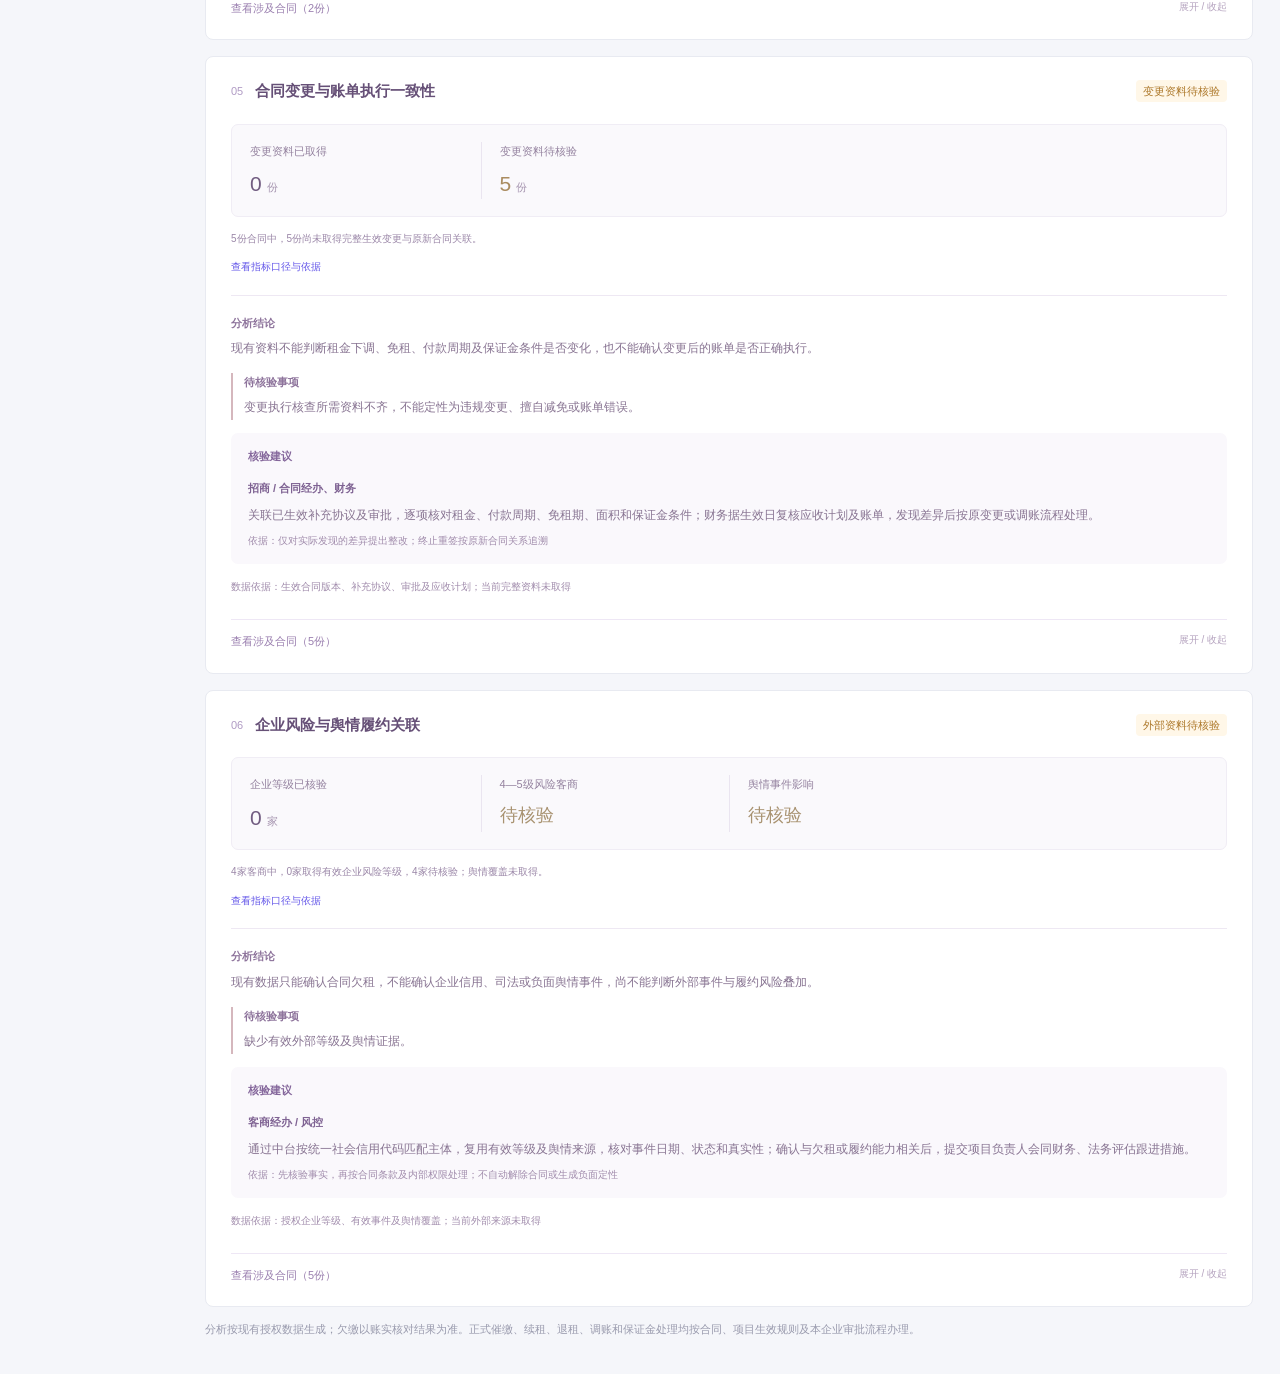
==== commit 389cf83d: "Revise portfolio metrics to four cards and stack analysis vertically" ====
--- a/index.html
+++ b/index.html
@@ -1,2 +1,2 @@
 <!doctype html>
-<html lang="zh-CN"><head><meta charset="utf-8"><meta name="viewport" content="width=device-width, initial-scale=1"><meta name="description" content="海开资管合同助手与智能问数业务原型：系统履约、客商助手、单合同核查、智能问数与场景实施说明。"><title>海开资管 · 双智能体业务原型 V3.9</title><link rel="stylesheet" href="core-style.css?v=3.9.0"></head><body><div id="app"></div><div id="overlay"></div><div id="toast" role="status"></div><script src="core-model.js?v=3.9.0"></script><script src="core-analysis-model.js?v=3.9.0"></script><script src="core-workspaces.js?v=3.9.0"></script><script src="core-app.js?v=3.9.0"></script></body></html>
+<html lang="zh-CN"><head><meta charset="utf-8"><meta name="viewport" content="width=device-width, initial-scale=1"><meta name="description" content="海开资管合同助手与智能问数业务原型：系统履约、客商助手、单合同核查、智能问数与场景实施说明。"><title>海开资管 · 双智能体业务原型 V3.9</title><link rel="stylesheet" href="core-style.css?v=3.9.1"></head><body><div id="app"></div><div id="overlay"></div><div id="toast" role="status"></div><script src="core-model.js?v=3.9.1"></script><script src="core-analysis-model.js?v=3.9.1"></script><script src="core-workspaces.js?v=3.9.1"></script><script src="core-app.js?v=3.9.1"></script></body></html>
--- a/core-style.css
+++ b/core-style.css
@@ -35,3 +35,6 @@
 
 /* V3.9 group related indicators with evidence-based findings and assigned actions */
 .grouped-insight{grid-template-columns:minmax(270px,1fr) minmax(0,1.45fr)}.group-metrics{display:grid;gap:15px}.group-metric.portfolio-metric-row{grid-template-columns:minmax(0,1fr) auto;gap:7px 10px}.group-metric .portfolio-metric-label{grid-column:1;grid-row:1;align-self:center;font-size:11px}.group-metric .portfolio-metric-track{grid-column:1/-1;grid-row:2;height:8px}.group-metric .portfolio-metric-value{grid-column:2;grid-row:1;font-size:16px}.group-metric .portfolio-metric-value small{font-size:10px}.group-metric .pending-value{font-size:14px}.insight-current .group-data-note{font-size:10px;margin:18px 0 9px;color:#9b87a8}.insight-current>.link{font-size:10px}.insight-problem{border-left:2px solid #d5b7bd;padding-left:11px;margin-top:13px}.assigned-advice{margin-top:11px}.assigned-advice>b{font-size:11px;font-weight:600;color:#7f6393}.assigned-advice>small{display:block;font-size:10px;color:#a18cac;line-height:1.8}.insight-findings .group-source{font-size:10px;color:#a18cac;margin-top:14px;line-height:1.8}@media(max-width:1050px){.grouped-insight{grid-template-columns:1fr;gap:20px}.grouped-insight .insight-current{border-right:0;border-bottom:1px solid #eee7f5;padding:0 0 18px}.group-metrics{grid-template-columns:1fr 1fr;gap:17px 24px}}@media(max-width:550px){.group-metrics{grid-template-columns:1fr}.group-metric .portfolio-metric-value{font-size:16px}}
+
+/* V3.9.1 individual overview cards and vertically ordered analysis */
+.portfolio-summary-cards{display:grid;grid-template-columns:repeat(4,minmax(0,1fr));gap:14px;margin:18px 0 26px}.portfolio-summary-card{background:#fff;border:1px solid #eae6ef;border-radius:8px;padding:20px;min-width:0;display:flex;flex-direction:column}.summary-label{font-size:12px;color:#8a7d97}.summary-count{font-size:30px;color:#665473;margin:12px 0 10px;line-height:1.3;font-weight:550;font-variant-numeric:tabular-nums}.summary-count small{font-size:12px;margin-left:6px;font-weight:400;color:#a193ab}.summary-amount{display:flex;flex-direction:column;gap:4px;margin-bottom:9px}.summary-amount>span{font-size:10px;color:#a08ca9}.summary-amount>b{font-size:14px;font-weight:500;color:#b27883;overflow-wrap:anywhere;font-variant-numeric:tabular-nums}.portfolio-summary-card>p{font-size:10px;color:#a193ab;line-height:1.7;margin-top:auto}.portfolio-summary-card.red .summary-count{color:#ad717e}.portfolio-summary-card.amber .summary-count{color:#b08e5e}.grouped-insight.insight-content{grid-template-columns:minmax(0,1fr);gap:18px}.grouped-insight .insight-current{border:0;border-bottom:1px solid #eee8f3;padding:0 0 17px}.grouped-insight .group-metrics{display:grid;grid-template-columns:repeat(4,minmax(0,1fr));gap:0;background:#faf9fc;border:1px solid #f0edf5;border-radius:7px;padding:17px 0}.group-number{min-width:0;padding:0 18px;border-left:1px solid #eae5f0}.group-number:first-child{border-left:0}.group-number>span{display:block;font-size:11px;color:#94829f;margin-bottom:9px;line-height:1.7}.group-number>b{display:block;font-size:21px;line-height:1.4;font-weight:500;color:#715c81;font-variant-numeric:tabular-nums;overflow-wrap:anywhere}.group-number>b small{font-size:11px;color:#a695b0;margin-left:5px;font-weight:400}.group-number.red>b{color:#ae7885}.group-number.amber>b{color:#aa8c60}.group-number.is-pending>b{font-size:18px;color:#a89270}.grouped-insight .insight-current .group-data-note{margin:12px 0 6px}.grouped-insight .insight-advice{background:#faf8fc;padding:14px 17px}.grouped-insight .insight-findings>div:first-child{margin-bottom:12px}@media(max-width:1200px){.portfolio-summary-card{padding:17px}.group-number{padding:0 14px}.group-number>b{font-size:18px}}@media(max-width:900px){.portfolio-summary-cards{grid-template-columns:repeat(2,minmax(0,1fr))}.grouped-insight .group-metrics{grid-template-columns:repeat(2,minmax(0,1fr));gap:18px 0}.group-number:nth-child(2n+1){border-left:0}}@media(max-width:550px){.portfolio-summary-cards{gap:10px}.portfolio-summary-card{padding:16px}.summary-count{font-size:27px}.summary-amount>b{font-size:13px}.group-number{padding:0 11px}.group-number>b{font-size:17px}.group-number>span{font-size:10px}.grouped-insight .group-metrics{padding:14px 0}.grouped-insight.insight-content{gap:15px}}
